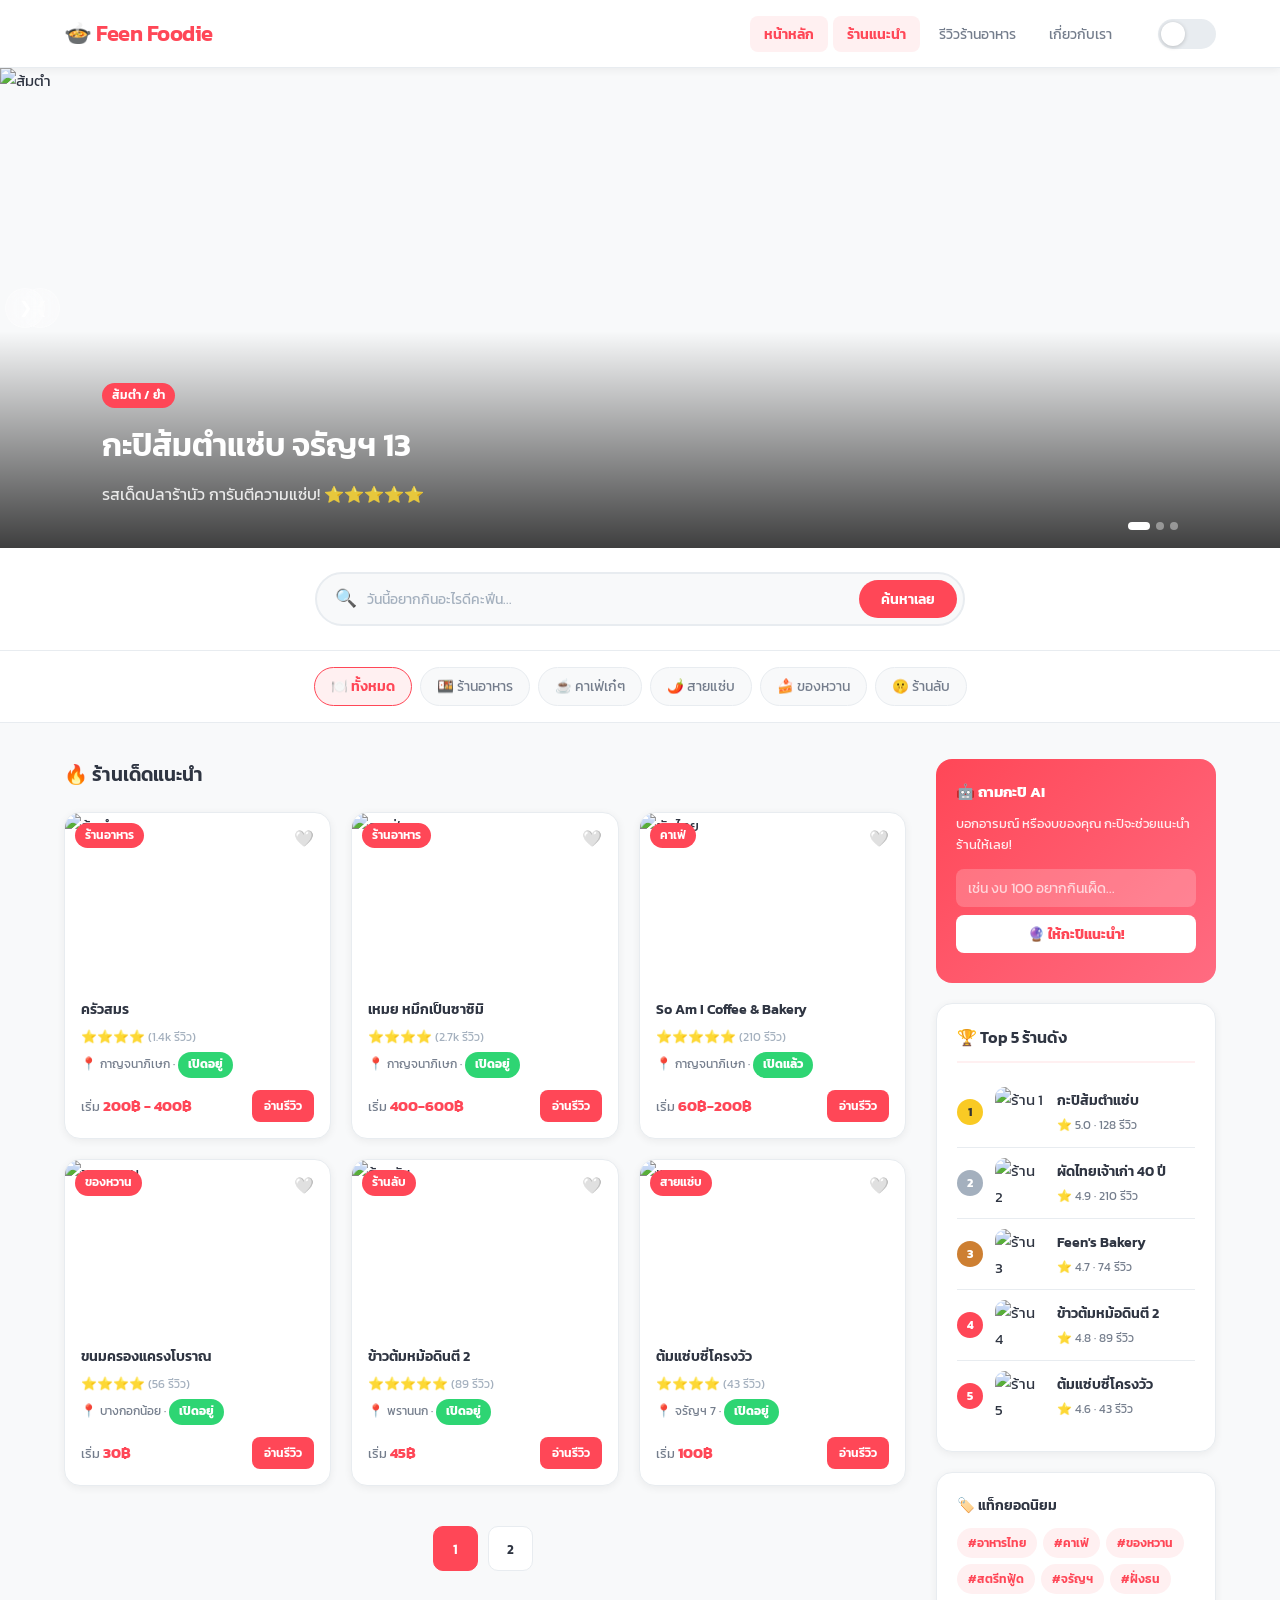
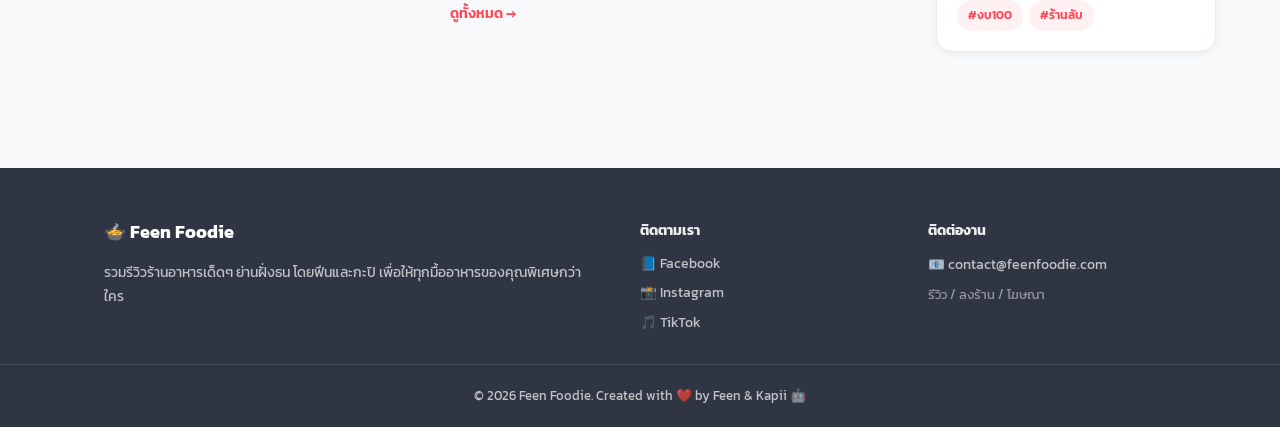
==== Project_ICT12267mac/index.html @ d7c1ba92 "Add files via upload" ====
<!DOCTYPE html>
<html lang="th" data-theme="light">
<head>
    <meta charset="UTF-8">
    <meta name="viewport" content="width=device-width, initial-scale=1.0">
    <title>Feen Foodie - รีวิวร้านอาหารย่านฝั่งธน</title>
    <link href="https://fonts.googleapis.com/css2?family=Kanit:wght@300;400;600;700&display=swap" rel="stylesheet">
    <link rel="stylesheet" href="style.css">
</head>
<body>

<!-- ======= HEADER ======= -->
<header>
    <a href="index.html" class="logo">🍲 Feen Foodie</a>

    <input type="checkbox" id="check">
    <label for="check" class="checkbtn">☰</label>

    <nav>
        <ul>
            <li><a href="index.html" class="active">หน้าหลัก</a></li>
            <li><a href="recommend.html" class="active">ร้านแนะนำ</a></li>
            <li><a href="#">รีวิวร้านอาหาร</a></li>
            <li><a href="about.html">เกี่ยวกับเรา</a></li>
        </ul>
    </nav>

    <div class="dark-mode-container">
        <input type="checkbox" id="darkmode-toggle">
        <label for="darkmode-toggle" class="dark-label">
            <span class="sun"></span>
            <span class="moon"></span>
        </label>
    </div>
</header>

<!-- ======= HERO SLIDER ======= -->
<section class="hero-slider">
    <input type="radio" name="slider" id="slide1" checked>
    <input type="radio" name="slider" id="slide2">
    <input type="radio" name="slider" id="slide3">

    <div class="slides">
        <div class="slide s1">
            <img src="https://images.unsplash.com/photo-1546069901-ba9599a7e63c?w=1200" alt="ส้มตำ">
            <div class="slide-content">
                <div class="category-badge" style="position:static;display:inline-block;margin-bottom:10px;">ส้มตำ / ยำ</div>
                <h1>กะปิส้มตำแซ่บ จรัญฯ 13</h1>
                <p>รสเด็ดปลาร้านัว การันตีความแซ่บ! ⭐⭐⭐⭐⭐</p>
            </div>
        </div>
        <div class="slide s2">
            <img src="https://images.unsplash.com/photo-1509042239860-f550ce710b93?w=1200" alt="คาเฟ่">
            <div class="slide-content">
                <div class="category-badge" style="position:static;display:inline-block;margin-bottom:10px;">คาเฟ่</div>
                <h1>Feen's Bakery & Coffee</h1>
                <p>มุมถ่ายรูปสวย ขนมอร่อย คุมโทนมินิมอล ⭐⭐⭐⭐</p>
            </div>
        </div>
        <div class="slide s3">
            <img src="https://images.unsplash.com/photo-1504674900247-0877df9cc836?w=1200" alt="อาหารรวม">
            <div class="slide-content">
                <div class="category-badge" style="position:static;display:inline-block;margin-bottom:10px;">Top 10</div>
                <h1>10 ร้านลับย่านฝั่งธน</h1>
                <p>ที่กะปิและฟีนคัดมาแล้วว่าต้องไป! 🔥</p>
            </div>
        </div>
    </div>

    <div class="nav-btn nav-1">
        <label for="slide3" class="prev">❮</label>
        <label for="slide2" class="next">❯</label>
    </div>
    <div class="nav-btn nav-2">
        <label for="slide1" class="prev">❮</label>
        <label for="slide3" class="next">❯</label>
    </div>
    <div class="nav-btn nav-3">
        <label for="slide2" class="prev">❮</label>
        <label for="slide1" class="next">❯</label>
    </div>

    <div class="slider-dots">
        <label for="slide1" class="d1"></label>
        <label for="slide2" class="d2"></label>
        <label for="slide3" class="d3"></label>
    </div>
</section>

<!-- ======= SEARCH ======= -->
<section class="search-wrap">
    <div class="main-search">
        <div class="search-group">
            <span class="icon">🔍</span>
            <input type="text" id="searchInput" placeholder="วันนี้อยากกินอะไรดีคะฟีน...">
            <button class="search-btn" onclick="doSearch()">ค้นหาเลย</button>
        </div>
    </div>
</section>

<!-- ======= CATEGORY ======= -->
<section class="cat-minimal">
    <div class="cat-list">
        <a href="#" class="cat-bubble active" onclick="filterCat(this,'all')">🍽️ ทั้งหมด</a>
        <a href="#" class="cat-bubble" onclick="filterCat(this,'thai')">🍱 ร้านอาหาร</a>
        <a href="#" class="cat-bubble" onclick="filterCat(this,'cafe')">☕ คาเฟ่เก๋ๆ</a>
        <a href="#" class="cat-bubble" onclick="filterCat(this,'spicy')">🌶️ สายแซ่บ</a>
        <a href="#" class="cat-bubble" onclick="filterCat(this,'dessert')">🍰 ของหวาน</a>
        <a href="#" class="cat-bubble" onclick="filterCat(this,'hidden')">🤫 ร้านลับ</a>
    </div>
</section>

<!-- ======= MAIN CONTENT ======= -->
<main class="container">

    <!-- LEFT: Food Cards -->
    <section class="content-left"> 
        
        <div class="section-header">
            <h2>🔥 ร้านเด็ดแนะนำ</h2>
            <a href="" class="view-all"></a>
        </div>

        <div class="card-grid" id="cardGrid">

            <article class="food-card" data-cat="thai">
                <div class="card-img-container">
                    <span class="category-badge">ร้านอาหาร</span>
                    <img src="https://lh3.googleusercontent.com/gps-cs-s/AHVAwerdo3QRyUFWocUEZPmf-q0G3uXMGEOdNUpZ_qnIlyJQSnnPQpmX-xQjKwkxY_hCEIXNkTQY1xPSqR5PA7LBfL7Zg0taeOXAL7n_Cv3peZykYzS1r_cpImOLyvz-ghG_Hv69Wmg5HETYT3Y=s1360-w1360-h1020-rw" alt="ส้มตำ" loading="lazy">
                    <button class="wishlist-btn" onclick="toggleWish(this)" title="บันทึก">🤍</button>
                </div>
                <div class="card-info">
                    <h3>ครัวสมร</h3>
                    <p class="rating">⭐⭐⭐⭐ <span style="color:var(--text-light);font-size:0.75rem">(1.4k รีวิว)</span></p>
                    <p class="location">📍 กาญจนาภิเษก · <span class="open-badge">เปิดอยู่</span></p>
                    <div class="card-footer">
                        <span class="price-tag">เริ่ม <strong>200฿ - 400฿</strong></span>
                        <a href="kruasamorn.html" class="btn-read">อ่านรีวิว</a>
                    </div>
                </div>
            </article>

            <article class="food-card" data-cat="thai">
                <div class="card-img-container">
                    <span class="category-badge">ร้านอาหาร</span>
                    <img src="https://lh3.googleusercontent.com/gps-cs-s/AHVAwepWlgohMWvJYy4jAvo-QD532VXg2iFW8eOGH04I1ioiYuxREYuf8LTFHCy_KiKGtfxZNZjvKdCc25G3bZlv6VHFpmwOs5M-koP190FCsDCYqYIH0nQ_Woy1mw0rgCX6UN2LXKnBy5VOjNs=w289-h312-n-k-no" alt="คาเฟ่" loading="lazy">
                    <button class="wishlist-btn" onclick="toggleWish(this)" title="บันทึก">🤍</button>
                </div>
                <div class="card-info">
                    <h3>เหมย หมึกเป็นซาซิมิ</h3>
                    <p class="rating">⭐⭐⭐⭐ <span style="color:var(--text-light);font-size:0.75rem">(2.7k รีวิว)</span></p>
                    <p class="location">📍 กาญจนาภิเษก · <span class="open-badge">เปิดอยู่</span></p>
                    <div class="card-footer">
                        <span class="price-tag">เริ่ม <strong>400-600฿</strong></span>
                        <a href="sashimi.html" class="btn-read">อ่านรีวิว</a>
                    </div>
                </div>
            </article>

            <article class="food-card" data-cat="cafe">
                <div class="card-img-container">
                    <span class="category-badge">คาเฟ่</span>
                    <img src="https://lh3.googleusercontent.com/gps-cs-s/AHVAweqKuWNXRgyXI6Wr3RtrgItcxbeVsznlrkJ4D4V0Ucb1oTXSYVqNsRgNaI5zHxRoK8kAqfiF3njj48ONQVJu_jNg8AP7hwJvQEB3614mK3XX8wFMd1X66jqtZmDe4zN4hYGWv20kuQ=w408-h543-k-no" alt="ผัดไทย" loading="lazy">
                    <button class="wishlist-btn" onclick="toggleWish(this)" title="บันทึก">🤍</button>
                </div>
                <div class="card-info">
                    <h3>So Am I Coffee & Bakery</h3>
                    <p class="rating">⭐⭐⭐⭐⭐ <span style="color:var(--text-light);font-size:0.75rem">(210 รีวิว)</span></p>
                    <p class="location">📍 กาญจนาภิเษก · <span class="open-badge">เปิดแล้ว</span></p>
                    <div class="card-footer">
                        <span class="price-tag">เริ่ม <strong>60฿-200฿</strong></span>
                        <a href="So Am I ️Coffee & Bakery.html" class="btn-read">อ่านรีวิว</a>
                    </div>
                </div>
            </article>

            <article class="food-card" data-cat="dessert">
                <div class="card-img-container">
                    <span class="category-badge">ของหวาน</span>
                    <img src="https://images.unsplash.com/photo-1565958011703-44f9829ba187?w=500" alt="ของหวาน" loading="lazy">
                    <button class="wishlist-btn" onclick="toggleWish(this)" title="บันทึก">🤍</button>
                </div>
                <div class="card-info">
                    <h3>ขนมครองแครงโบราณ</h3>
                    <p class="rating">⭐⭐⭐⭐ <span style="color:var(--text-light);font-size:0.75rem">(56 รีวิว)</span></p>
                    <p class="location">📍 บางกอกน้อย · <span class="open-badge">เปิดอยู่</span></p>
                    <div class="card-footer">
                        <span class="price-tag">เริ่ม <strong>30฿</strong></span>
                        <a href="shop-detail.html" class="btn-read">อ่านรีวิว</a>
                    </div>
                </div>
            </article>

            <article class="food-card" data-cat="hidden">
                <div class="card-img-container">
                    <span class="category-badge">ร้านลับ</span>
                    <img src="https://images.unsplash.com/photo-1504674900247-0877df9cc836?w=500" alt="ร้านลับ" loading="lazy">
                    <button class="wishlist-btn" onclick="toggleWish(this)" title="บันทึก">🤍</button>
                </div>
                <div class="card-info">
                    <h3>ข้าวต้มหม้อดินตี 2</h3>
                    <p class="rating">⭐⭐⭐⭐⭐ <span style="color:var(--text-light);font-size:0.75rem">(89 รีวิว)</span></p>
                    <p class="location">📍 พรานนก · <span class="open-badge">เปิดอยู่</span></p>
                    <div class="card-footer">
                        <span class="price-tag">เริ่ม <strong>45฿</strong></span>
                        <a href="shop-detail.html" class="btn-read">อ่านรีวิว</a>
                    </div>
                </div>
            </article>

            <article class="food-card" data-cat="spicy">
                <div class="card-img-container">
                    <span class="category-badge">สายแซ่บ</span>
                    <img src="https://images.unsplash.com/photo-1455619452474-d2be8b1e70cd?w=500" alt="แกง" loading="lazy">
                    <button class="wishlist-btn" onclick="toggleWish(this)" title="บันทึก">🤍</button>
                </div>
                <div class="card-info">
                    <h3>ต้มแซ่บซี่โครงวัว</h3>
                    <p class="rating">⭐⭐⭐⭐ <span style="color:var(--text-light);font-size:0.75rem">(43 รีวิว)</span></p>
                    <p class="location">📍 จรัญฯ 7 · <span class="open-badge">เปิดอยู่</span></p>
                    <div class="card-footer">
                        <span class="price-tag">เริ่ม <strong>100฿</strong></span>
                        <a href="shop-detail.html" class="btn-read">อ่านรีวิว</a>
                    </div>
                </div>
            </article>
            
            <article class="food-card" data-cat="spicy">
                <div class="card-img-container">
                    <span class="category-badge">ครัวสมร / ร้านอาหาร</span>
                    <img src="https://lh3.googleusercontent.com/gps-cs-s/AHVAwerdo3QRyUFWocUEZPmf-q0G3uXMGEOdNUpZ_qnIlyJQSnnPQpmX-xQjKwkxY_hCEIXNkTQY1xPSqR5PA7LBfL7Zg0taeOXAL7n_Cv3peZykYzS1r_cpImOLyvz-ghG_Hv69Wmg5HETYT3Y=s1360-w1360-h1020-rw" alt="ส้มตำ" loading="lazy">
                    <button class="wishlist-btn" onclick="toggleWish(this)" title="บันทึก">🤍</button>
                </div>
                <div class="card-info">
                    <h3>ครัวสมร</h3>
                    <p class="rating">⭐⭐⭐⭐ <span style="color:var(--text-light);font-size:0.75rem">(1.4k รีวิว)</span></p>
                    <p class="location">📍 กาญจนาภิเษก · <span class="open-badge">เปิดอยู่</span></p>
                    <div class="card-footer">
                        <span class="price-tag">เริ่ม <strong>200฿ - 400฿</strong></span>
                        <a href="kruasamorn.html" class="btn-read">อ่านรีวิว</a>
                    </div>
                </div>
            </article>

            <article class="food-card" data-cat="spicy">
                <div class="card-img-container">
                    <span class="category-badge">ครัวสมร / ร้านอาหาร</span>
                    <img src="https://lh3.googleusercontent.com/gps-cs-s/AHVAwerdo3QRyUFWocUEZPmf-q0G3uXMGEOdNUpZ_qnIlyJQSnnPQpmX-xQjKwkxY_hCEIXNkTQY1xPSqR5PA7LBfL7Zg0taeOXAL7n_Cv3peZykYzS1r_cpImOLyvz-ghG_Hv69Wmg5HETYT3Y=s1360-w1360-h1020-rw" alt="ส้มตำ" loading="lazy">
                    <button class="wishlist-btn" onclick="toggleWish(this)" title="บันทึก">🤍</button>
                </div>
                <div class="card-info">
                    <h3>ครัวสมร</h3>
                    <p class="rating">⭐⭐⭐⭐ <span style="color:var(--text-light);font-size:0.75rem">(1.4k รีวิว)</span></p>
                    <p class="location">📍 กาญจนาภิเษก · <span class="open-badge">เปิดอยู่</span></p>
                    <div class="card-footer">
                        <span class="price-tag">เริ่ม <strong>200฿ - 400฿</strong></span>
                        <a href="kruasamorn.html" class="btn-read">อ่านรีวิว</a>
                    </div>
                </div>
            </article>
            
            <article class="food-card" data-cat="spicy">
                <div class="card-img-container">
                    <span class="category-badge">ครัวสมร / ร้านอาหาร</span>
                    <img src="https://lh3.googleusercontent.com/gps-cs-s/AHVAwerdo3QRyUFWocUEZPmf-q0G3uXMGEOdNUpZ_qnIlyJQSnnPQpmX-xQjKwkxY_hCEIXNkTQY1xPSqR5PA7LBfL7Zg0taeOXAL7n_Cv3peZykYzS1r_cpImOLyvz-ghG_Hv69Wmg5HETYT3Y=s1360-w1360-h1020-rw" alt="ส้มตำ" loading="lazy">
                    <button class="wishlist-btn" onclick="toggleWish(this)" title="บันทึก">🤍</button>
                </div>
                <div class="card-info">
                    <h3>ครัวสมร</h3>
                    <p class="rating">⭐⭐⭐⭐ <span style="color:var(--text-light);font-size:0.75rem">(1.4k รีวิว)</span></p>
                    <p class="location">📍 กาญจนาภิเษก · <span class="open-badge">เปิดอยู่</span></p>
                    <div class="card-footer">
                        <span class="price-tag">เริ่ม <strong>200฿ - 400฿</strong></span>
                        <a href="kruasamorn.html" class="btn-read">อ่านรีวิว</a>
                    </div>
                </div>
            </article>

            <article class="food-card" data-cat="spicy">
                <div class="card-img-container">
                    <span class="category-badge">ครัวสมร / ร้านอาหาร</span>
                    <img src="https://lh3.googleusercontent.com/gps-cs-s/AHVAwerdo3QRyUFWocUEZPmf-q0G3uXMGEOdNUpZ_qnIlyJQSnnPQpmX-xQjKwkxY_hCEIXNkTQY1xPSqR5PA7LBfL7Zg0taeOXAL7n_Cv3peZykYzS1r_cpImOLyvz-ghG_Hv69Wmg5HETYT3Y=s1360-w1360-h1020-rw" alt="ส้มตำ" loading="lazy">
                    <button class="wishlist-btn" onclick="toggleWish(this)" title="บันทึก">🤍</button>
                </div>
                <div class="card-info">
                    <h3>ครัวสมร</h3>
                    <p class="rating">⭐⭐⭐⭐ <span style="color:var(--text-light);font-size:0.75rem">(1.4k รีวิว)</span></p>
                    <p class="location">📍 กาญจนาภิเษก · <span class="open-badge">เปิดอยู่</span></p>
                    <div class="card-footer">
                        <span class="price-tag">เริ่ม <strong>200฿ - 400฿</strong></span>
                        <a href="kruasamorn.html" class="btn-read">อ่านรีวิว</a>
                    </div>
                </div>
            </article>

            <article class="food-card" data-cat="spicy">
                <div class="card-img-container">
                    <span class="category-badge">ครัวสมร / ร้านอาหาร</span>
                    <img src="https://lh3.googleusercontent.com/gps-cs-s/AHVAwerdo3QRyUFWocUEZPmf-q0G3uXMGEOdNUpZ_qnIlyJQSnnPQpmX-xQjKwkxY_hCEIXNkTQY1xPSqR5PA7LBfL7Zg0taeOXAL7n_Cv3peZykYzS1r_cpImOLyvz-ghG_Hv69Wmg5HETYT3Y=s1360-w1360-h1020-rw" alt="ส้มตำ" loading="lazy">
                    <button class="wishlist-btn" onclick="toggleWish(this)" title="บันทึก">🤍</button>
                </div>
                <div class="card-info">
                    <h3>ครัวสมร</h3>
                    <p class="rating">⭐⭐⭐⭐ <span style="color:var(--text-light);font-size:0.75rem">(1.4k รีวิว)</span></p>
                    <p class="location">📍 กาญจนาภิเษก · <span class="open-badge">เปิดอยู่</span></p>
                    <div class="card-footer">
                        <span class="price-tag">เริ่ม <strong>200฿ - 400฿</strong></span>
                        <a href="kruasamorn.html" class="btn-read">อ่านรีวิว</a>
                    </div>
                </div>
            </article>

            <article class="food-card" data-cat="spicy">
                <div class="card-img-container">
                    <span class="category-badge">ครัวสมร / ร้านอาหาร</span>
                    <img src="https://lh3.googleusercontent.com/gps-cs-s/AHVAwerdo3QRyUFWocUEZPmf-q0G3uXMGEOdNUpZ_qnIlyJQSnnPQpmX-xQjKwkxY_hCEIXNkTQY1xPSqR5PA7LBfL7Zg0taeOXAL7n_Cv3peZykYzS1r_cpImOLyvz-ghG_Hv69Wmg5HETYT3Y=s1360-w1360-h1020-rw" alt="ส้มตำ" loading="lazy">
                    <button class="wishlist-btn" onclick="toggleWish(this)" title="บันทึก">🤍</button>
                </div>
                <div class="card-info">
                    <h3>ครัวสมร</h3>
                    <p class="rating">⭐⭐⭐⭐ <span style="color:var(--text-light);font-size:0.75rem">(1.4k รีวิว)</span></p>
                    <p class="location">📍 กาญจนาภิเษก · <span class="open-badge">เปิดอยู่</span></p>
                    <div class="card-footer">
                        <span class="price-tag">เริ่ม <strong>200฿ - 400฿</strong></span>
                        <a href="kruasamorn.html" class="btn-read">อ่านรีวิว</a>
                    </div>
                </div>
            </article>

           </div> 

       <div class="section-footer">
    <div class="pagination">
        <button class="page-btn active" onclick="changePage(1)">1</button>
        <button class="page-btn" onclick="changePage(2)">2</button>
    </div>
    <a href="all-shops.html" class="view-all">ดูทั้งหมด →</a>
        </div>

            

        

        <!-- Empty state (hidden by default) -->
        <div id="emptyState" style="display:none;text-align:center;padding:50px 20px;color:var(--text-muted)">
            <div style="font-size:3rem;margin-bottom:10px">😅</div>
            <p>ไม่พบร้านในหมวดนี้ กลับมาใหม่เร็วๆ นี้นะครับ!</p>
        </div>
    </section>

    <!-- RIGHT: Sidebar -->
    <aside class="sidebar">

        <!-- AI Suggest Box -->
        <div class="ai-box">
            <h3>🤖 ถามกะปิ AI</h3>
            <p>บอกอารมณ์ หรืองบของคุณ กะปิจะช่วยแนะนำร้านให้เลย!</p>
            <input type="text" id="aiInput" placeholder="เช่น งบ 100 อยากกินเผ็ด...">
            <button class="ai-btn" onclick="askKapi()">🔮 ให้กะปิแนะนำ!</button>
            <div id="aiResult" style="margin-top:10px;font-size:0.82rem;line-height:1.6;min-height:0;color:rgba(255,255,255,0.9)"></div>
        </div>

        <!-- Top 5 -->
        <div class="sidebar-box">
            <h3>🏆 Top 5 ร้านดัง</h3>

            <a href="shop-detail.html" class="sidebar-item">
                <span class="rank gold">1</span>
                <img src="https://images.unsplash.com/photo-1546069901-ba9599a7e63c?w=100" alt="ร้าน 1" loading="lazy">
                <div class="item-info">
                    <h4>กะปิส้มตำแซ่บ</h4>
                    <p>⭐ 5.0 · 128 รีวิว</p>
                </div>
            </a>

            <a href="shop-detail.html" class="sidebar-item">
                <span class="rank silver">2</span>
                <img src="https://images.unsplash.com/photo-1562802378-063ec186a863?w=100" alt="ร้าน 2" loading="lazy">
                <div class="item-info">
                    <h4>ผัดไทยเจ้าเก่า 40 ปี</h4>
                    <p>⭐ 4.9 · 210 รีวิว</p>
                </div>
            </a>

            <a href="shop-detail.html" class="sidebar-item">
                <span class="rank bronze">3</span>
                <img src="https://images.unsplash.com/photo-1509042239860-f550ce710b93?w=100" alt="ร้าน 3" loading="lazy">
                <div class="item-info">
                    <h4>Feen's Bakery</h4>
                    <p>⭐ 4.7 · 74 รีวิว</p>
                </div>
            </a>

            <a href="shop-detail.html" class="sidebar-item">
                <span class="rank">4</span>
                <img src="https://images.unsplash.com/photo-1504674900247-0877df9cc836?w=100" alt="ร้าน 4" loading="lazy">
                <div class="item-info">
                    <h4>ข้าวต้มหม้อดินตี 2</h4>
                    <p>⭐ 4.8 · 89 รีวิว</p>
                </div>
            </a>

            <a href="shop-detail.html" class="sidebar-item">
                <span class="rank">5</span>
                <img src="https://images.unsplash.com/photo-1455619452474-d2be8b1e70cd?w=100" alt="ร้าน 5" loading="lazy">
                <div class="item-info">
                    <h4>ต้มแซ่บซี่โครงวัว</h4>
                    <p>⭐ 4.6 · 43 รีวิว</p>
                </div>
            </a>
        </div>

        <!-- Tags -->
        <div class="sidebar-box">
            <h4>🏷️ แท็กยอดนิยม</h4>
            <div class="tag-list">
                <span class="tag">#อาหารไทย</span>
                <span class="tag">#คาเฟ่</span>
                <span class="tag">#ของหวาน</span>
                <span class="tag">#สตรีทฟู้ด</span>
                <span class="tag">#จรัญฯ</span>
                <span class="tag">#ฝั่งธน</span>
                <span class="tag">#งบ100</span>
                <span class="tag">#ร้านลับ</span>
            </div>
        </div>

    </aside>
</main>

<!-- ======= FOOTER ======= -->
<footer class="site-footer">
    <div class="footer-content">
        <div class="footer-section">
            <h3>🍲 Feen Foodie</h3>
            <p>รวมรีวิวร้านอาหารเด็ดๆ ย่านฝั่งธน โดยฟีนและกะปิ เพื่อให้ทุกมื้ออาหารของคุณพิเศษกว่าใคร</p>
        </div>
        <div class="footer-section">
            <h4>ติดตามเรา</h4>
            <div class="social-links">
                <a href="#">📘 Facebook</a>
                <a href="#">📸 Instagram</a>
                <a href="#">🎵 TikTok</a>
            </div>
        </div>
        <div class="footer-section">
            <h4>ติดต่องาน</h4>
            <p>📧 contact@feenfoodie.com</p>
            <p style="margin-top:6px;font-size:0.8rem;opacity:0.7">รีวิว / ลงร้าน / โฆษณา</p>
        </div>
    </div>
    <div class="footer-bottom">
        &copy; 2026 Feen Foodie. Created with ❤️ by Feen & Kapii 🤖
    </div>
</footer>

<script>
// Dark mode
const toggle = document.getElementById('darkmode-toggle');
const saved = localStorage.getItem('theme');
if (saved === 'dark') { document.documentElement.setAttribute('data-theme','dark'); toggle.checked = true; }
toggle.addEventListener('change', () => {
    const t = toggle.checked ? 'dark' : 'light';
    document.documentElement.setAttribute('data-theme', t);
    localStorage.setItem('theme', t);
});

// Category filter
function filterCat(el, cat) {
    document.querySelectorAll('.cat-bubble').forEach(b => b.classList.remove('active'));
    el.classList.add('active');
    const cards = document.querySelectorAll('.food-card');
    let visible = 0;
    cards.forEach(c => {
        const show = cat === 'all' || c.dataset.cat === cat;
        c.style.display = show ? '' : 'none';
        if (show) visible++;
    });
    document.getElementById('emptyState').style.display = visible === 0 ? 'block' : 'none';
    return false;
}

// Wishlist
function toggleWish(btn) {
    btn.classList.toggle('active');
    btn.textContent = btn.classList.contains('active') ? '❤️' : '🤍';
}

// Search
function doSearch() {
    const q = document.getElementById('searchInput').value.toLowerCase().trim();
    if (!q) return;
    const cards = document.querySelectorAll('.food-card');
    let found = 0;
    cards.forEach(c => {
        const text = c.querySelector('h3').textContent.toLowerCase();
        const show = text.includes(q);
        c.style.display = show ? '' : 'none';
        if (show) found++;
    });
    document.getElementById('emptyState').style.display = found === 0 ? 'block' : 'none';
    document.querySelectorAll('.cat-bubble').forEach(b => b.classList.remove('active'));
}
document.getElementById('searchInput').addEventListener('keydown', e => {
    if (e.key === 'Enter') doSearch();
});

// AI (mock)
const kapiReplies = [
    "🤖 กะปิแนะนำ: **กะปิส้มตำแซ่บ** จรัญฯ 13 ค่ะ! เผ็ดจัดใจ งบแค่ 50 บาทก็อิ่ม!",
    "🤖 กะปิแนะนำ: **Feen's Bakery** ดีมากค่ะ! บรรยากาศดี เหมาะนั่งชิลล์ กาแฟหอม",
    "🤖 กะปิแนะนำ: **ข้าวต้มหม้อดินตี 2** เหมาะมากเลยค่ะ ร้านลับ ราคาโอเค เปิดดึก!",
    "🤖 กะปิแนะนำ: **ผัดไทยเจ้าเก่า 40 ปี** วงเวียนใหญ่ค่ะ! รสโบราณแท้ๆ ไม่มีผิดหวัง",
];
function askKapi() {
    const input = document.getElementById('aiInput').value.trim();
    if (!input) { document.getElementById('aiResult').textContent = 'บอกกะปิด้วยนะคะ อยากกินอะไร? 😊'; return; }
    document.getElementById('aiResult').textContent = '⏳ กะปิกำลังคิด...';
    setTimeout(() => {
        const reply = kapiReplies[Math.floor(Math.random() * kapiReplies.length)];
        document.getElementById('aiResult').textContent = reply;
    }, 900);
}

// 1. ตั้งตัวล็อคจำนวนร้านต่อหน้า
const itemsPerPage = 6; 

function changePage(page) {
    // 2. ไปดึง "ร้านอาหารทุกร้าน" ที่ฟีนใส่ไว้ใน HTML มาเก็บไว้ในตัวแปร cards
    const cards = document.querySelectorAll('.food-card');
    
    // 3. คำนวณหาจุดเริ่มต้นและจุดสิ้นสุดของหน้านั้น ๆ
    // หน้า 1: เริ่มลำดับที่ 0 ( (1-1)*6 ) ถึง ลำดับที่ 6
    // หน้า 2: เริ่มลำดับที่ 6 ( (2-1)*6 ) ถึง ลำดับที่ 12
    const startIndex = (page - 1) * itemsPerPage;
    const endIndex = startIndex + itemsPerPage;

    // 4. สั่งให้คอมพิวเตอร์ "ตรวจร้านอาหารทุกใบ" (ใช้ forEach วนลูป)
    cards.forEach((card, index) => {
        // ถ้าลำดับของร้าน (index) อยู่ในช่วงที่เราต้องการ...
        if (index >= startIndex && index < endIndex) {
            card.style.display = ''; // ✅ ให้โชว์ร้านนั้นออกมา
        } else {
            card.style.display = 'none'; // ❌ ซ่อนร้านอื่นที่เหลือให้หมด!
        }
    });

    // 5. ปรับสถานะปุ่มตัวเลข (ไฮไลท์สีปุ่มที่เรากดอยู่)
    updateButtonStatus(page);
}

// ฟังก์ชันเสริม: สั่งให้โชว์หน้า 1 ทันทีที่เปิดเว็บ
document.addEventListener('DOMContentLoaded', () => {
    changePage(1); 
});

// แก้ไขฟังก์ชัน changePage ในแท็ก <script>
function changePage(page) {
    const cards = document.querySelectorAll('.food-card');
    const itemsPerPage = 6;
    const startIndex = (page - 1) * itemsPerPage;
    const endIndex = startIndex + itemsPerPage;

    cards.forEach((card, index) => {
        if (index >= startIndex && index < endIndex) {
            // แก้ตรงนี้: ใช้ค่าว่างเพื่อให้มันกลับไปเป็น Grid Item ตามเดิม
            card.style.display = ''; 
        } else {
            card.style.display = 'none';
        }
    });

    // ส่วนการไฮไลท์เลขหน้า
    document.querySelectorAll('.page-btn').forEach((btn, idx) => {
        if (idx + 1 === page) {
            btn.classList.add('active');
        } else {
            btn.classList.remove('active');
        }
    });

    // เลื่อนหน้าจอขึ้นไปที่หัวข้อ "ร้านเด็ดแนะนำ" เวลากดเปลี่ยนหน้า
    document.querySelector('.section-header').scrollIntoView({ behavior: 'smooth' });
}



</script>

</body>
</html>
---- Project_ICT12267mac/style.css ----
/* ======================================
   FEEN FOODIE - Main Stylesheet v2.0
   ====================================== */

/* --- CSS Variables (Theme System) --- */
:root {
    --primary: #ff4757;
    --primary-dark: #c0392b;
    --primary-light: #fff0f1;
    --secondary: #2f3542;
    --accent: #ffa502;
    --text-main: #2f3542;
    --text-muted: #747d8c;
    --text-light: #a4b0be;
    --bg-main: #f8f9fa;
    --bg-card: #ffffff;
    --bg-sidebar: #ffffff;
    --border: #e8ecf0;
    --shadow-sm: 0 2px 8px rgba(0,0,0,0.06);
    --shadow-md: 0 8px 24px rgba(0,0,0,0.09);
    --shadow-lg: 0 20px 50px rgba(0,0,0,0.12);
    --radius-sm: 10px;
    --radius-md: 16px;
    --radius-lg: 24px;
    --header-h: 68px;
    --transition: 0.3s cubic-bezier(0.4,0,0.2,1);
}

[data-theme="dark"] {
    --text-main: #f1f2f6;
    --text-muted: #a4b0be;
    --text-light: #747d8c;
    --bg-main: #1a1c23;
    --bg-card: #22252e;
    --bg-sidebar: #22252e;
    --border: #2f3542;
    --shadow-sm: 0 2px 8px rgba(0,0,0,0.3);
    --shadow-md: 0 8px 24px rgba(0,0,0,0.4);
    --shadow-lg: 0 20px 50px rgba(0,0,0,0.5);
    --primary-light: #2d1a1c;
    --secondary: #f1f2f6;
}

/* --- Reset & Base --- */
*, *::before, *::after { box-sizing: border-box; margin: 0; padding: 0; }

html { scroll-behavior: smooth; }

body {
    font-family: 'Kanit', sans-serif;
    background: var(--bg-main);
    color: var(--text-main);
    font-size: 15px;
    line-height: 1.7;
    transition: background var(--transition), color var(--transition);
}

img { display: block; max-width: 100%; }
a { text-decoration: none; color: inherit; }

/* --- Header --- */
header {
    position: sticky;
    top: 0;
    z-index: 1000;
    height: var(--header-h);
    background: var(--bg-card);
    border-bottom: 1px solid var(--border);
    box-shadow: var(--shadow-sm);
    display: flex;
    align-items: center;
    padding: 0 5%;
    gap: 20px;
    transition: background var(--transition), border-color var(--transition);
}

.logo {
    font-size: 1.4rem;
    font-weight: 600;
    color: var(--primary);
    letter-spacing: -0.5px;
    white-space: nowrap;
    flex-shrink: 0;
}
.logo span { color: var(--text-main); }

nav { margin-left: auto; }
nav ul { list-style: none; display: flex; gap: 5px; }
nav ul li a {
    padding: 7px 14px;
    border-radius: 8px;
    font-size: 0.9rem;
    font-weight: 400;
    color: var(--text-muted);
    transition: all var(--transition);
}
nav ul li a:hover, nav ul li a.active {
    background: var(--primary-light);
    color: var(--primary);
    font-weight: 600;
}

/* Mobile nav toggle */
#check { display: none; }
.checkbtn {
    display: none;
    font-size: 1.5rem;
    cursor: pointer;
    color: var(--text-main);
    margin-left: auto;
}

/* --- Dark Mode Toggle --- */
.dark-mode-container { flex-shrink: 0; margin-left: 12px; }
.dark-label {
    display: flex;
    align-items: center;
    background: var(--border);
    border-radius: 30px;
    padding: 3px;
    cursor: pointer;
    width: 58px;
    height: 30px;
    position: relative;
    transition: background var(--transition);
}
.dark-label::after {
    content: '';
    position: absolute;
    left: 3px;
    width: 24px; height: 24px;
    background: white;
    border-radius: 50%;
    transition: transform var(--transition);
    box-shadow: 0 1px 4px rgba(0,0,0,0.2);
}
#darkmode-toggle { display: none; }
#darkmode-toggle:checked + .dark-label { background: var(--primary); }
#darkmode-toggle:checked + .dark-label::after { transform: translateX(28px); }
.sun, .moon { font-size: 13px; position: absolute; }
.sun { left: 6px; }
.moon { right: 6px; }

/* --- Hero Slider --- */
.hero-slider {
    position: relative;
    height: 480px;
    overflow: hidden;
}
.hero-slider input[type="radio"] { display: none; }
.slides { width: 100%; height: 100%; }
.slide {
    position: absolute;
    inset: 0;
    opacity: 0;
    transition: opacity 0.7s ease;
}
.slide img {
    width: 100%; height: 100%;
    object-fit: cover;
}
.slide-content {
    position: absolute;
    bottom: 0; left: 0; right: 0;
    background: linear-gradient(transparent, rgba(0,0,0,0.75));
    color: white;
    padding: 50px 8% 40px;
}
.slide-content h1 { font-size: 2rem; font-weight: 600; margin-bottom: 8px; }
.slide-content p { font-size: 1rem; opacity: 0.85; }

#slide1:checked ~ .slides .s1,
#slide2:checked ~ .slides .s2,
#slide3:checked ~ .slides .s3 { opacity: 1; z-index: 1; }

/* Nav Buttons */
.nav-btn { position: absolute; top: 50%; z-index: 2; transform: translateY(-50%); display: none; }
.nav-btn label {
    display: flex; align-items: center; justify-content: center;
    width: 40px; height: 40px;
    background: rgba(255,255,255,0.25);
    backdrop-filter: blur(8px);
    border-radius: 50%;
    color: white;
    cursor: pointer;
    font-size: 1rem;
    border: 1px solid rgba(255,255,255,0.3);
    transition: background var(--transition);
}
.nav-btn label:hover { background: rgba(255,255,255,0.45); }
.nav-btn .prev { margin-right: 5px; }

#slide1:checked ~ .nav-btn.nav-1,
#slide2:checked ~ .nav-btn.nav-2,
#slide3:checked ~ .nav-btn.nav-3 { display: flex; }

.nav-btn.nav-1, .nav-btn.nav-2, .nav-btn.nav-3 { left: 20px; }
.nav-btn .next { position: absolute; left: auto; right: 20px; }

/* Slide Dots */
.slider-dots {
    position: absolute;
    bottom: 18px;
    right: 8%;
    z-index: 3;
    display: flex;
    gap: 6px;
}
.slider-dots label {
    width: 8px; height: 8px;
    background: rgba(255,255,255,0.4);
    border-radius: 50%;
    cursor: pointer;
    transition: all var(--transition);
}
#slide1:checked ~ .slider-dots .d1,
#slide2:checked ~ .slider-dots .d2,
#slide3:checked ~ .slider-dots .d3 { background: white; width: 22px; border-radius: 4px; }

/* Fix nav-btn positions */
.nav-btn { left: 20px; gap: 8px; }
.nav-btn .next { position: static; }
#slide1:checked ~ .nav-btn.nav-1 { display: flex; }
#slide2:checked ~ .nav-btn.nav-2 { display: flex; }
#slide3:checked ~ .nav-btn.nav-3 { display: flex; }
.nav-btn { right: auto; }
.nav-btn .prev { order: 0; }
.nav-btn .next { order: 1; position: absolute; left: auto; right: 20px; top: 50%; transform: translateY(-50%); }

/* --- Search Section --- */
.search-wrap {
    background: var(--bg-card);
    padding: 24px 5%;
    border-bottom: 1px solid var(--border);
}
.main-search { max-width: 650px; margin: 0 auto; }
.search-group {
    display: flex;
    align-items: center;
    background: var(--bg-main);
    border: 2px solid var(--border);
    border-radius: 50px;
    padding: 6px 6px 6px 18px;
    gap: 10px;
    transition: border-color var(--transition);
}
.search-group:focus-within { border-color: var(--primary); }
.search-group .icon { font-size: 1.1rem; flex-shrink: 0; }
.search-group input {
    border: none; background: transparent;
    font-family: 'Kanit', sans-serif;
    font-size: 0.9rem;
    color: var(--text-main);
    outline: none;
    flex: 1;
}
.search-group input::placeholder { color: var(--text-light); }
.search-btn {
    background: var(--primary);
    color: white;
    border: none;
    border-radius: 40px;
    padding: 9px 22px;
    font-family: 'Kanit', sans-serif;
    font-size: 0.85rem;
    font-weight: 600;
    cursor: pointer;
    white-space: nowrap;
    transition: all var(--transition);
}
.search-btn:hover { background: var(--primary-dark); transform: scale(1.03); }

/* --- Category Bubbles --- */
.cat-minimal {
    padding: 16px 5%;
    background: var(--bg-card);
    border-bottom: 1px solid var(--border);
}
.cat-list { display: flex; gap: 8px; flex-wrap: wrap; justify-content: center; }
.cat-bubble {
    display: inline-flex; align-items: center; gap: 5px;
    padding: 7px 16px;
    border-radius: 50px;
    background: var(--bg-main);
    border: 1.5px solid var(--border);
    font-size: 0.85rem;
    font-weight: 400;
    color: var(--text-muted);
    cursor: pointer;
    transition: all var(--transition);
    white-space: nowrap;
}
.cat-bubble:hover, .cat-bubble.active {
    background: var(--primary-light);
    border-color: var(--primary);
    color: var(--primary);
    font-weight: 600;
}

/* --- Main Container Layout --- */
.container {
    max-width: 1200px;
    margin: 0 auto;
    padding: 36px 5%;
    display: flex;
    gap: 30px;
    align-items: flex-start;
}

/* --- Section Headers --- */
.section-header {
    display: flex;
    align-items: center;
    justify-content: space-between;
    margin-bottom: 20px;
}
.section-header h2 { font-size: 1.2rem; font-weight: 600; }
.section-header a { font-size: 0.85rem; color: var(--primary); }

/* --- Food Cards --- */
.content-left { flex: 1; min-width: 0; }
.card-grid {
    display: grid;
    grid-template-columns: repeat(auto-fill, minmax(220px, 1fr));
    gap: 18px;
}

.food-card {
    background: var(--bg-card);
    border-radius: var(--radius-md);
    overflow: hidden;
    box-shadow: var(--shadow-sm);
    border: 1px solid var(--border);
    transition: all var(--transition);
    display: flex;
    flex-direction: column;
}
.food-card:hover {
    transform: translateY(-5px);
    box-shadow: var(--shadow-md);
    border-color: transparent;
}

.card-img-container {
    position: relative;
    height: 170px;
    overflow: hidden;
}
.card-img-container img {
    width: 100%; height: 100%;
    object-fit: cover;
    transition: transform 0.5s ease;
}
.food-card:hover .card-img-container img { transform: scale(1.06); }

.category-badge {
    position: absolute;
    top: 10px; left: 10px;
    background: var(--primary);
    color: white;
    font-size: 0.72rem;
    font-weight: 600;
    padding: 3px 10px;
    border-radius: 20px;
}

.wishlist-btn {
    position: absolute;
    top: 10px; right: 10px;
    background: rgba(255,255,255,0.85);
    backdrop-filter: blur(4px);
    border: none;
    width: 32px; height: 32px;
    border-radius: 50%;
    font-size: 1rem;
    cursor: pointer;
    display: flex; align-items: center; justify-content: center;
    transition: all var(--transition);
}
.wishlist-btn:hover { transform: scale(1.15); background: white; }
.wishlist-btn.active { color: var(--primary); }

.card-info {
    padding: 14px 16px 16px;
    display: flex;
    flex-direction: column;
    flex: 1;
}
.card-info h3 {
    font-size: 0.95rem;
    font-weight: 600;
    margin-bottom: 5px;
    color: var(--text-main);
}
.card-info .rating { font-size: 0.8rem; color: var(--accent); margin-bottom: 4px; }
.card-info .location { font-size: 0.78rem; color: var(--text-muted); margin-bottom: 12px; flex: 1; }

.card-footer {
    display: flex; align-items: center;
    justify-content: space-between;
    margin-top: auto;
}
.price-tag { font-size: 0.8rem; color: var(--text-muted); font-weight: 400; }
.price-tag strong { color: var(--primary); font-size: 0.95rem; }

.btn-read {
    display: inline-block;
    background: var(--primary);
    color: white;
    font-size: 0.8rem;
    font-weight: 600;
    padding: 7px 16px;
    border-radius: 8px;
    transition: all var(--transition);
    font-family: 'Kanit', sans-serif;
}
.btn-read:hover { background: var(--primary-dark); }

/* --- Sidebar --- */
.sidebar { width: 280px; flex-shrink: 0; }
.sidebar-box {
    background: var(--bg-card);
    border-radius: var(--radius-md);
    padding: 20px;
    border: 1px solid var(--border);
    box-shadow: var(--shadow-sm);
    margin-bottom: 20px;
}
.sidebar-box h3 {
    font-size: 1rem;
    font-weight: 600;
    margin-bottom: 14px;
    padding-bottom: 10px;
    border-bottom: 2px solid var(--primary-light);
    color: var(--text-main);
}
.sidebar-box h4 { font-size: 0.9rem; font-weight: 600; margin-bottom: 10px; color: var(--text-main); }

.sidebar-item {
    display: flex;
    align-items: center;
    gap: 12px;
    padding: 10px 0;
    border-bottom: 1px solid var(--border);
    transition: all var(--transition);
}
.sidebar-item:last-child { border-bottom: none; }
.sidebar-item:hover { transform: translateX(4px); }

.rank {
    width: 26px; height: 26px;
    background: var(--primary);
    color: white;
    border-radius: 50%;
    display: flex; align-items: center; justify-content: center;
    font-size: 0.75rem;
    font-weight: 700;
    flex-shrink: 0;
}
.rank.gold { background: #f9ca24; color: #333; }
.rank.silver { background: #a4b0be; }
.rank.bronze { background: #cd7f32; }

.sidebar-item img {
    width: 50px; height: 50px;
    border-radius: 10px;
    object-fit: cover;
    flex-shrink: 0;
}
.item-info h4 { font-size: 0.85rem; font-weight: 600; margin-bottom: 2px; color: var(--text-main); }
.item-info p { font-size: 0.75rem; color: var(--text-muted); }

/* Tags */
.tag-list { display: flex; flex-wrap: wrap; gap: 6px; margin-top: 4px; }
.tag {
    display: inline-block;
    background: var(--primary-light);
    color: var(--primary);
    font-size: 0.75rem;
    padding: 4px 10px;
    border-radius: 20px;
    font-weight: 600;
    cursor: pointer;
    transition: all var(--transition);
    border: 1px solid transparent;
}
.tag:hover { border-color: var(--primary); }

/* AI Box */
.ai-box {
    background: linear-gradient(135deg, var(--primary) 0%, #ff6b81 100%);
    border-radius: var(--radius-md);
    padding: 20px;
    color: white;
    margin-bottom: 20px;
}
.ai-box h3 { font-size: 0.95rem; margin-bottom: 8px; }
.ai-box p { font-size: 0.82rem; opacity: 0.9; margin-bottom: 14px; line-height: 1.6; }
.ai-box input {
    width: 100%;
    padding: 9px 12px;
    border-radius: 8px;
    border: none;
    font-family: 'Kanit', sans-serif;
    font-size: 0.85rem;
    margin-bottom: 8px;
    background: rgba(255,255,255,0.2);
    color: white;
    outline: none;
}
.ai-box input::placeholder { color: rgba(255,255,255,0.7); }
.ai-btn {
    width: 100%;
    padding: 9px;
    background: white;
    color: var(--primary);
    border: none;
    border-radius: 8px;
    font-family: 'Kanit', sans-serif;
    font-size: 0.85rem;
    font-weight: 700;
    cursor: pointer;
    transition: all var(--transition);
}
.ai-btn:hover { transform: scale(1.02); box-shadow: 0 4px 12px rgba(0,0,0,0.15); }

/* --- Footer --- */
.site-footer {
    background: var(--secondary);
    color: rgba(255,255,255,0.7);
    margin-top: 60px;
}
[data-theme="dark"] .site-footer { background: #0d0f14; }

.footer-content {
    max-width: 1200px;
    margin: 0 auto;
    padding: 50px 5% 30px;
    display: grid;
    grid-template-columns: 2fr 1fr 1fr;
    gap: 40px;
}
.footer-section h3 { color: white; font-size: 1.1rem; margin-bottom: 12px; }
.footer-section h4 { color: rgba(255,255,255,0.9); font-size: 0.9rem; margin-bottom: 10px; }
.footer-section p { font-size: 0.85rem; line-height: 1.8; }

.social-links { display: flex; flex-direction: column; gap: 6px; }
.social-links a {
    font-size: 0.85rem;
    color: rgba(255,255,255,0.7);
    transition: color var(--transition);
    display: flex; align-items: center; gap: 6px;
}
.social-links a:hover { color: white; }

.footer-bottom {
    border-top: 1px solid rgba(255,255,255,0.1);
    text-align: center;
    padding: 20px 5%;
    font-size: 0.82rem;
}

/* --- Breadcrumb --- */
.breadcrumb {
    padding: 12px 5%;
    background: var(--bg-card);
    border-bottom: 1px solid var(--border);
    font-size: 0.82rem;
    color: var(--text-muted);
}
.breadcrumb a { color: var(--primary); }
.breadcrumb span { margin: 0 6px; }

/* --- Detail Page --- */
.detail-hero {
    height: 380px;
    background: linear-gradient(rgba(0,0,0,0.4), rgba(0,0,0,0.7)),
                url('https://lh3.googleusercontent.com/gps-cs-s/AHVAwerdo3QRyUFWocUEZPmf-q0G3uXMGEOdNUpZ_qnIlyJQSnnPQpmX-xQjKwkxY_hCEIXNkTQY1xPSqR5PA7LBfL7Zg0taeOXAL7n_Cv3peZykYzS1r_cpImOLyvz-ghG_Hv69Wmg5HETYT3Y=s1360-w1360-h1020-rw') center/cover;
    display: flex; align-items: flex-end;
    color: white;
}
.hero-overlay { padding: 40px 8%; }
.hero-overlay h1 { font-size: 2rem; font-weight: 600; margin-bottom: 10px; }
.hero-meta { display: flex; gap: 20px; flex-wrap: wrap; font-size: 0.9rem; opacity: 0.9; }

/* Review Body */
.review-body { background: var(--bg-card); border-radius: var(--radius-md); padding: 28px; border: 1px solid var(--border); margin-bottom: 20px; }
.review-body h2 { font-size: 1.2rem; margin-bottom: 14px; color: var(--text-main); }
.review-body p { color: var(--text-muted); line-height: 1.9; margin-bottom: 14px; }

.food-gallery { display: grid; grid-template-columns: repeat(3, 1fr); gap: 10px; margin: 20px 0; }
.food-gallery img { border-radius: 10px; height: 150px; width: 100%; object-fit: cover; cursor: pointer; transition: transform var(--transition); }
.food-gallery img:hover { transform: scale(1.03); }

/* Score Box */
.score-box {
    background: var(--bg-card);
    border-radius: var(--radius-md);
    padding: 22px;
    border: 1px solid var(--border);
    margin-bottom: 20px;
}
.score-box h3 { font-size: 0.95rem; margin-bottom: 14px; color: var(--text-main); }
.score-row {
    display: flex; align-items: center; gap: 10px;
    margin-bottom: 10px; font-size: 0.85rem;
}
.score-label { width: 70px; color: var(--text-muted); flex-shrink: 0; }
.score-bar { flex: 1; height: 7px; background: var(--border); border-radius: 4px; overflow: hidden; }
.score-fill { height: 100%; background: var(--primary); border-radius: 4px; }
.score-val { width: 28px; text-align: right; font-weight: 600; color: var(--text-main); font-size: 0.82rem; }

/* Comment Section */
.comment-section { background: var(--bg-card); border-radius: var(--radius-md); padding: 24px; border: 1px solid var(--border); margin-bottom: 20px; }
.comment-section h3 { font-size: 1rem; margin-bottom: 16px; color: var(--text-main); }
.comment-form { display: flex; flex-direction: column; gap: 10px; margin-bottom: 20px; }
.comment-form textarea {
    padding: 12px; border: 1.5px solid var(--border);
    border-radius: 10px; font-family: 'Kanit', sans-serif;
    font-size: 0.88rem; resize: vertical; min-height: 80px;
    background: var(--bg-main); color: var(--text-main);
    outline: none; transition: border-color var(--transition);
}
.comment-form textarea:focus { border-color: var(--primary); }
.comment-form .submit-btn {
    align-self: flex-end;
    background: var(--primary); color: white;
    border: none; border-radius: 8px;
    padding: 9px 20px;
    font-family: 'Kanit', sans-serif; font-size: 0.85rem; font-weight: 600;
    cursor: pointer; transition: all var(--transition);
}
.comment-form .submit-btn:hover { background: var(--primary-dark); }

.comment-item {
    display: flex; gap: 12px; padding: 14px 0;
    border-bottom: 1px solid var(--border);
}
.comment-item:last-child { border-bottom: none; }
.comment-avatar {
    width: 38px; height: 38px; border-radius: 50%;
    background: var(--primary-light); color: var(--primary);
    display: flex; align-items: center; justify-content: center;
    font-weight: 700; font-size: 0.9rem; flex-shrink: 0;
}
.comment-content { flex: 1; }
.comment-header { display: flex; justify-content: space-between; align-items: center; margin-bottom: 4px; }
.comment-name { font-weight: 600; font-size: 0.88rem; color: var(--text-main); }
.comment-date { font-size: 0.75rem; color: var(--text-light); }
.comment-text { font-size: 0.85rem; color: var(--text-muted); line-height: 1.6; }

/* Info Grid */
.info-grid { display: grid; grid-template-columns: 1fr 1fr; gap: 10px; margin-bottom: 10px; }
.info-item { background: var(--bg-main); border-radius: 10px; padding: 12px; }
.info-item .label { font-size: 0.72rem; color: var(--text-light); margin-bottom: 3px; }
.info-item .value { font-size: 0.88rem; font-weight: 600; color: var(--text-main); }

/* Back btn */
.btn-back {
    display: inline-flex; align-items: center; gap: 6px;
    background: var(--bg-main); color: var(--text-muted);
    border: 1.5px solid var(--border);
    border-radius: 10px; padding: 10px 18px;
    font-size: 0.85rem; font-weight: 600;
    transition: all var(--transition); font-family: 'Kanit', sans-serif;
    cursor: pointer; margin-top: 6px;
}
.btn-back:hover { border-color: var(--primary); color: var(--primary); background: var(--primary-light); }

/* Open/Close Badge */
.open-badge {
    display: inline-block;
    background: #2ed573; color: white;
    font-size: 0.72rem; font-weight: 700;
    padding: 3px 10px; border-radius: 20px;
    vertical-align: middle;
}
.closed-badge { background: var(--primary); }

/* =========== RESPONSIVE =========== */
@media (max-width: 900px) {
    .container { flex-direction: column; }
    .sidebar { width: 100%; }
    .footer-content { grid-template-columns: 1fr 1fr; }
}

@media (max-width: 768px) {
    .hero-slider { height: 320px; }
    .slide-content h1 { font-size: 1.4rem; }
    nav { display: none; }
    .checkbtn { display: flex; }
    #check:checked ~ nav { display: flex; }

    nav {
        position: fixed;
        top: var(--header-h); left: 0; right: 0;
        background: var(--bg-card);
        border-bottom: 1px solid var(--border);
        padding: 10px 0;
        flex-direction: column;
        z-index: 999;
    }
    nav ul { flex-direction: column; gap: 0; }
    nav ul li a { display: block; padding: 12px 5%; border-radius: 0; }

    .card-grid { grid-template-columns: repeat(2, 1fr); }
    .food-gallery { grid-template-columns: 1fr 1fr; }
    .food-gallery img { height: 120px; }
    .footer-content { grid-template-columns: 1fr; }
    .info-grid { grid-template-columns: 1fr; }
}

@media (max-width: 480px) {
    .card-grid { grid-template-columns: 1fr; }
    .hero-slider { height: 260px; }
}

/* จัดวางส่วนท้ายให้อยู่กึ่งกลาง */
.section-footer {
    margin-top: 40px;
    display: flex;
    flex-direction: column;
    align-items: center;
    gap: 20px;
}

.pagination {
    display: flex;
    gap: 12px;
}

.page-btn {
    width: 45px;
    height: 45px;
    border-radius: var(--radius-sm);
    border: 1px solid var(--border);
    background: var(--bg-card);
    color: var(--text-main);
    font-family: 'Kanit', sans-serif;
    font-weight: 600;
    cursor: pointer;
    transition: all var(--transition);
}

.page-btn:hover {
    border-color: var(--primary);
    color: var(--primary);
}

.page-btn.active {
    background: var(--primary);
    color: white;
    border-color: var(--primary);
}

.view-all {
    font-size: 0.9rem;
    color: var(--primary);
    font-weight: 600;
    text-decoration: none;
}

/* แก้ไขในไฟล์ style.css */

.container {
    max-width: 1400px; /* ขยายให้หน้าเว็บกว้างขึ้นเพื่อรองรับ 3 แถวสวยๆ */
    margin: 0 auto;
    padding: 36px 5%;
    display: flex;
    gap: 30px;
    align-items: flex-start;
}

.card-grid {
    display: grid;
    grid-template-columns: repeat(3, 1fr); /* กลับมาใช้ 3 คอลัมน์ตามที่ฟีนต้องการ */
    gap: 20px; 
    margin-bottom: 30px;
}

/* ปรับขนาดตัวหนังสือและปุ่มนิดนึงเพื่อไม่ให้ซ้อนกันในโหมด 3 คอลัมน์ */
.card-info h3 {
    font-size: 0.9rem; /* ลดขนาดหัวข้อร้านลงเล็กน้อย */
}

.btn-read {
    padding: 6px 12px;
    font-size: 0.75rem;
}

/* ปรับความสูงรูปภาพให้พอดีกับ 3 แถว */
.food-card img {
    height: 180px; 
    object-fit: cover;
}

/* ในไฟล์ style.css */
.section-footer {
    width: 100%;        /* ขยายพื้นที่ให้เต็มหน้าจอฝั่งซ้าย */
    text-align: right;  /* สั่งให้ทุกอย่างในกล่องนี้ชิดขวา */
    margin-top: 40px;   /* ระยะห่างจากรูปข้างบน */
    padding-right: 5px; /* กันกระแทกขอบขวานิดนึง */
}

.pagination {
    display: inline-flex; /* เปลี่ยนจาก flex เป็น inline-flex เพื่อให้ text-align คุมได้ */
    gap: 10px;
    margin-bottom: 10px;  /* ระยะห่างระหว่างเลขหน้ากับลิงก์ดูทั้งหมด */
}

.view-all {
    display: block;       /* บังคับให้ลิงก์ขึ้นบรรทัดใหม่ */
    color: var(--primary);
    font-weight: 600;
}
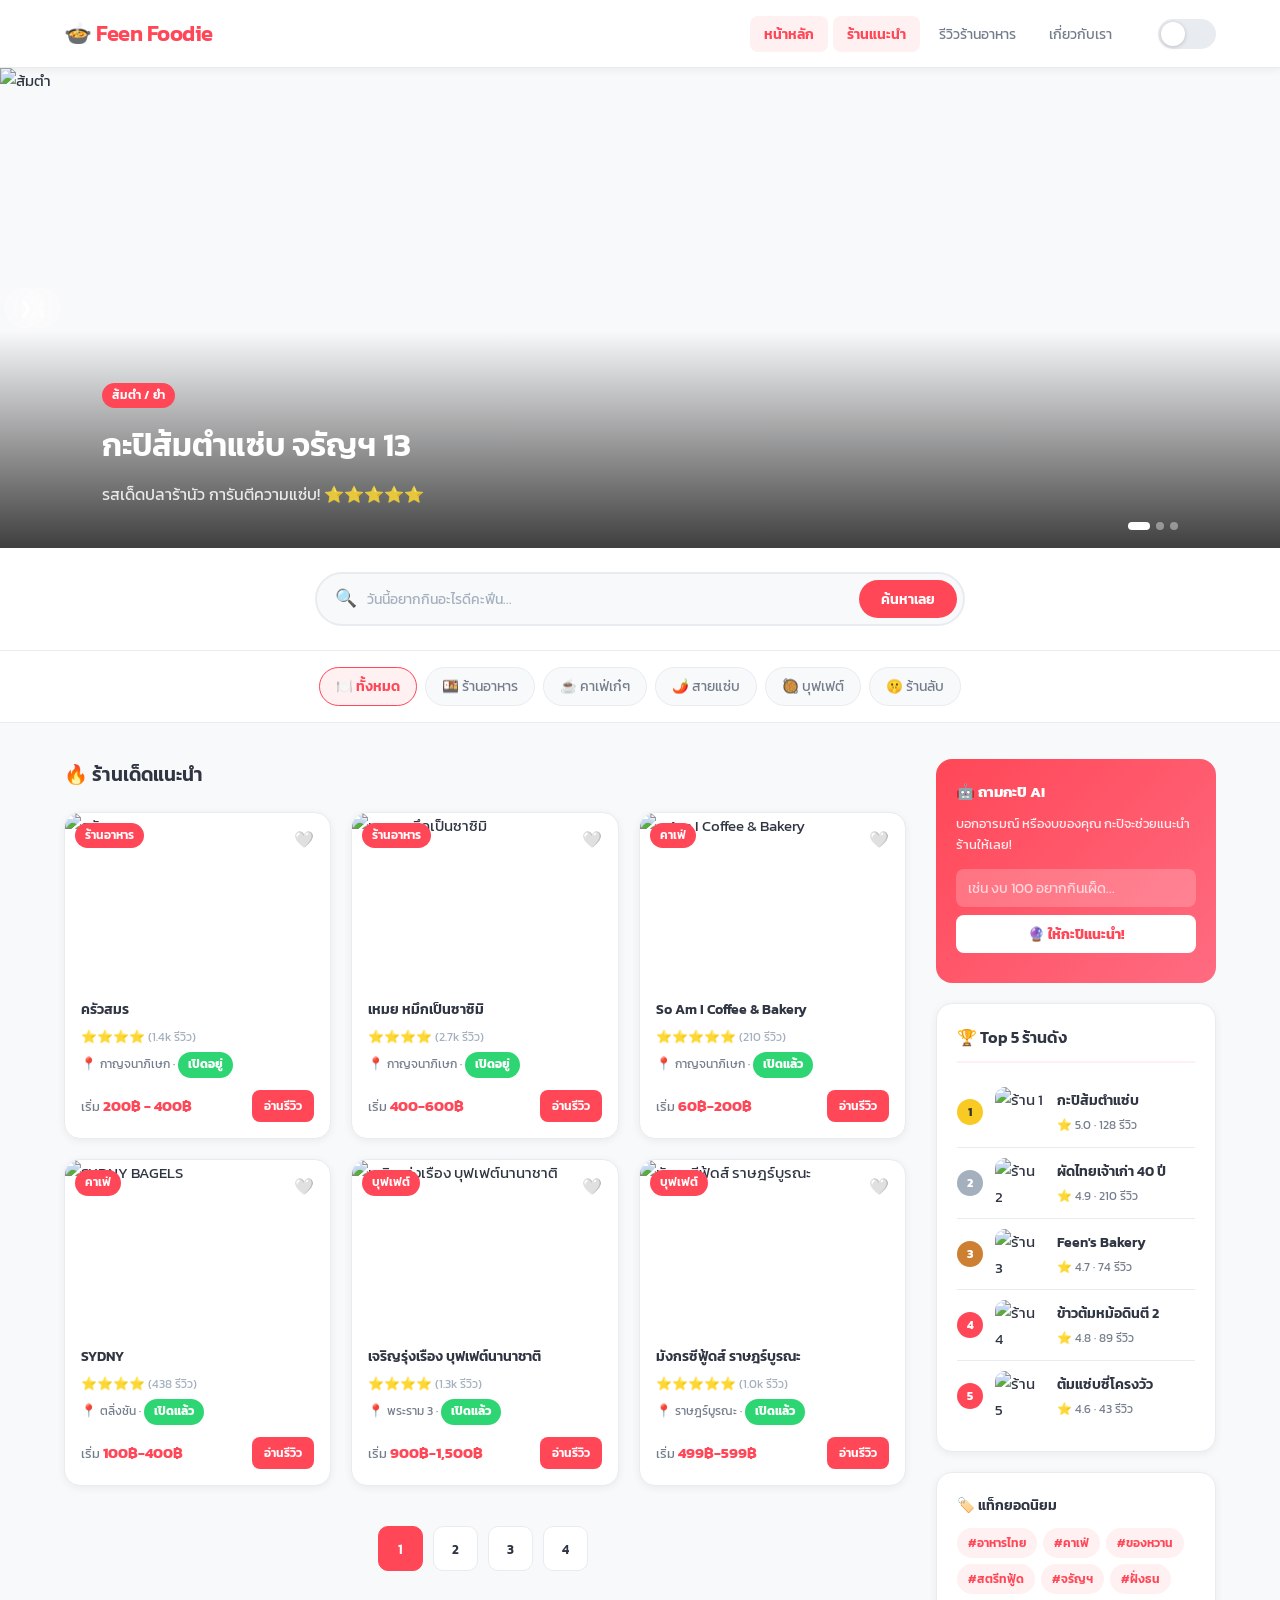
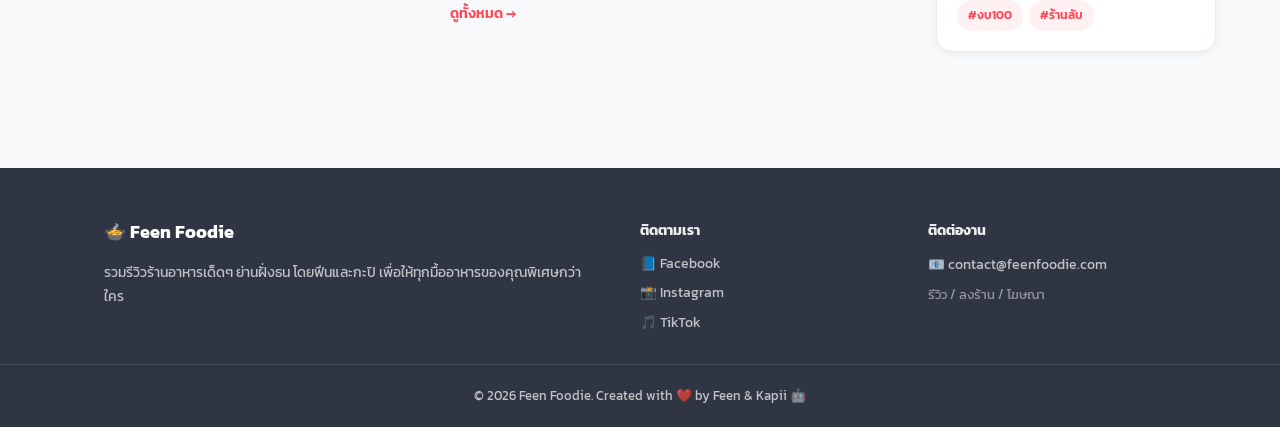
==== commit a97bf0b3: "Add files via upload" ====
--- a/Project_ICT12267mac/index.html
+++ b/Project_ICT12267mac/index.html
@@ -105,7 +105,7 @@
         <a href="#" class="cat-bubble" onclick="filterCat(this,'thai')">🍱 ร้านอาหาร</a>
         <a href="#" class="cat-bubble" onclick="filterCat(this,'cafe')">☕ คาเฟ่เก๋ๆ</a>
         <a href="#" class="cat-bubble" onclick="filterCat(this,'spicy')">🌶️ สายแซ่บ</a>
-        <a href="#" class="cat-bubble" onclick="filterCat(this,'dessert')">🍰 ของหวาน</a>
+        <a href="#" class="cat-bubble" onclick="filterCat(this,'Buffet')">🥘 บุฟเฟต์</a>
         <a href="#" class="cat-bubble" onclick="filterCat(this,'hidden')">🤫 ร้านลับ</a>
     </div>
 </section>
@@ -126,7 +126,7 @@
             <article class="food-card" data-cat="thai">
                 <div class="card-img-container">
                     <span class="category-badge">ร้านอาหาร</span>
-                    <img src="https://lh3.googleusercontent.com/gps-cs-s/AHVAwerdo3QRyUFWocUEZPmf-q0G3uXMGEOdNUpZ_qnIlyJQSnnPQpmX-xQjKwkxY_hCEIXNkTQY1xPSqR5PA7LBfL7Zg0taeOXAL7n_Cv3peZykYzS1r_cpImOLyvz-ghG_Hv69Wmg5HETYT3Y=s1360-w1360-h1020-rw" alt="ส้มตำ" loading="lazy">
+                    <img src="https://lh3.googleusercontent.com/gps-cs-s/AHVAwerdo3QRyUFWocUEZPmf-q0G3uXMGEOdNUpZ_qnIlyJQSnnPQpmX-xQjKwkxY_hCEIXNkTQY1xPSqR5PA7LBfL7Zg0taeOXAL7n_Cv3peZykYzS1r_cpImOLyvz-ghG_Hv69Wmg5HETYT3Y=s1360-w1360-h1020-rw" alt="ครัวสมร" loading="lazy">
                     <button class="wishlist-btn" onclick="toggleWish(this)" title="บันทึก">🤍</button>
                 </div>
                 <div class="card-info">
@@ -143,7 +143,7 @@
             <article class="food-card" data-cat="thai">
                 <div class="card-img-container">
                     <span class="category-badge">ร้านอาหาร</span>
-                    <img src="https://lh3.googleusercontent.com/gps-cs-s/AHVAwepWlgohMWvJYy4jAvo-QD532VXg2iFW8eOGH04I1ioiYuxREYuf8LTFHCy_KiKGtfxZNZjvKdCc25G3bZlv6VHFpmwOs5M-koP190FCsDCYqYIH0nQ_Woy1mw0rgCX6UN2LXKnBy5VOjNs=w289-h312-n-k-no" alt="คาเฟ่" loading="lazy">
+                    <img src="https://lh3.googleusercontent.com/gps-cs-s/AHVAwepWlgohMWvJYy4jAvo-QD532VXg2iFW8eOGH04I1ioiYuxREYuf8LTFHCy_KiKGtfxZNZjvKdCc25G3bZlv6VHFpmwOs5M-koP190FCsDCYqYIH0nQ_Woy1mw0rgCX6UN2LXKnBy5VOjNs=w289-h312-n-k-no" alt="เหมย หมึกเป็นซาซิมิ" loading="lazy">
                     <button class="wishlist-btn" onclick="toggleWish(this)" title="บันทึก">🤍</button>
                 </div>
                 <div class="card-info">
@@ -160,7 +160,7 @@
             <article class="food-card" data-cat="cafe">
                 <div class="card-img-container">
                     <span class="category-badge">คาเฟ่</span>
-                    <img src="https://lh3.googleusercontent.com/gps-cs-s/AHVAweqKuWNXRgyXI6Wr3RtrgItcxbeVsznlrkJ4D4V0Ucb1oTXSYVqNsRgNaI5zHxRoK8kAqfiF3njj48ONQVJu_jNg8AP7hwJvQEB3614mK3XX8wFMd1X66jqtZmDe4zN4hYGWv20kuQ=w408-h543-k-no" alt="ผัดไทย" loading="lazy">
+                    <img src="https://lh3.googleusercontent.com/gps-cs-s/AHVAweqKuWNXRgyXI6Wr3RtrgItcxbeVsznlrkJ4D4V0Ucb1oTXSYVqNsRgNaI5zHxRoK8kAqfiF3njj48ONQVJu_jNg8AP7hwJvQEB3614mK3XX8wFMd1X66jqtZmDe4zN4hYGWv20kuQ=w408-h543-k-no" alt="o Am I Coffee & Bakery" loading="lazy">
                     <button class="wishlist-btn" onclick="toggleWish(this)" title="บันทึก">🤍</button>
                 </div>
                 <div class="card-info">
@@ -174,165 +174,263 @@
                 </div>
             </article>
 
-            <article class="food-card" data-cat="dessert">
+            <article class="food-card" data-cat="cafe">
                 <div class="card-img-container">
-                    <span class="category-badge">ของหวาน</span>
-                    <img src="https://images.unsplash.com/photo-1565958011703-44f9829ba187?w=500" alt="ของหวาน" loading="lazy">
+                    <span class="category-badge">คาเฟ่</span>
+                    <img src="https://scontent.fbkk4-2.fna.fbcdn.net/v/t51.82787-15/657848153_17987566055954115_3503828676344704240_n.jpg?_nc_cat=102&ccb=1-7&_nc_sid=13d280&_nc_ohc=QqCERNFjISMQ7kNvwG_pLnY&_nc_oc=AdpMshNzzKKd8awxM2zBRjZnxCQpb2qn0pg6CT0XJuwuoDDG1zU6PVkGjX-Lhq2xQGI&_nc_zt=23&_nc_ht=scontent.fbkk4-2.fna&_nc_gid=OTsO_rgnMUDIJni4mduruQ&_nc_ss=7a389&oh=00_Af39tsX_XST9eE6pY53iE3BCWUpe2RSxRWQ6saInHkr4nA&oe=69DAA707" alt="SYDNY BAGELS" loading="lazy">
                     <button class="wishlist-btn" onclick="toggleWish(this)" title="บันทึก">🤍</button>
                 </div>
                 <div class="card-info">
-                    <h3>ขนมครองแครงโบราณ</h3>
-                    <p class="rating">⭐⭐⭐⭐ <span style="color:var(--text-light);font-size:0.75rem">(56 รีวิว)</span></p>
-                    <p class="location">📍 บางกอกน้อย · <span class="open-badge">เปิดอยู่</span></p>
+                    <h3>SYDNY</h3>
+                    <p class="rating">⭐⭐⭐⭐ <span style="color:var(--text-light);font-size:0.75rem">(438 รีวิว)</span></p>
+                    <p class="location">📍 ตลิ่งชัน · <span class="open-badge">เปิดแล้ว</span></p>
                     <div class="card-footer">
-                        <span class="price-tag">เริ่ม <strong>30฿</strong></span>
-                        <a href="shop-detail.html" class="btn-read">อ่านรีวิว</a>
+                        <span class="price-tag">เริ่ม <strong>100฿-400฿</strong></span>
+                        <a href="SYDNY BAGELS.html" class="btn-read">อ่านรีวิว</a>
                     </div>
                 </div>
             </article>
 
-            <article class="food-card" data-cat="hidden">
+            <article class="food-card" data-cat="Buffet">
                 <div class="card-img-container">
-                    <span class="category-badge">ร้านลับ</span>
-                    <img src="https://images.unsplash.com/photo-1504674900247-0877df9cc836?w=500" alt="ร้านลับ" loading="lazy">
+                    <span class="category-badge">บุฟเฟต์</span>
+                    <img src="https://cms.dmpcdn.com/ugcarticle/2025/09/05/48295950-8a0e-11f0-8ab5-df1650432d0e_webp_original.webp" alt="เจริญรุ่งเรือง บุฟเฟต์นานาชาติ" loading="lazy">
                     <button class="wishlist-btn" onclick="toggleWish(this)" title="บันทึก">🤍</button>
                 </div>
                 <div class="card-info">
-                    <h3>ข้าวต้มหม้อดินตี 2</h3>
-                    <p class="rating">⭐⭐⭐⭐⭐ <span style="color:var(--text-light);font-size:0.75rem">(89 รีวิว)</span></p>
-                    <p class="location">📍 พรานนก · <span class="open-badge">เปิดอยู่</span></p>
+                    <h3>เจริญรุ่งเรือง บุฟเฟต์นานาชาติ</h3>
+                    <p class="rating">⭐⭐⭐⭐ <span style="color:var(--text-light);font-size:0.75rem">(1.3k รีวิว)</span></p>
+                    <p class="location">📍 พระราม 3 · <span class="open-badge">เปิดแล้ว</span></p>
                     <div class="card-footer">
-                        <span class="price-tag">เริ่ม <strong>45฿</strong></span>
-                        <a href="shop-detail.html" class="btn-read">อ่านรีวิว</a>
+                        <span class="price-tag">เริ่ม <strong>900฿-1,500฿</strong></span>
+                        <a href="Charoen Rung Rueang.html" class="btn-read">อ่านรีวิว</a>
                     </div>
                 </div>
             </article>
 
-            <article class="food-card" data-cat="spicy">
+            <article class="food-card" data-cat="Buffet">
                 <div class="card-img-container">
-                    <span class="category-badge">สายแซ่บ</span>
-                    <img src="https://images.unsplash.com/photo-1455619452474-d2be8b1e70cd?w=500" alt="แกง" loading="lazy">
+                    <span class="category-badge">บุฟเฟต์</span>
+                    <img src="https://lh3.googleusercontent.com/gps-cs-s/AHVAwepnMFF-ll5Q6pcwInxyX6UN3IeQ6sTgZJAMafAuZnRfKXwDUCFsvM7lxzcRsgO3ntZrZJmN-xw_RNrHWkPz_axsuCdYy3-hToD8Q9V7oJUFM1q26M7fKni9o7ZQvbWF8wBPt0TCOVWlPDXs=w289-h312-n-k-no" alt="มังกรซีฟู้ดส์ ราษฎร์บูรณะ" loading="lazy">
                     <button class="wishlist-btn" onclick="toggleWish(this)" title="บันทึก">🤍</button>
                 </div>
                 <div class="card-info">
-                    <h3>ต้มแซ่บซี่โครงวัว</h3>
-                    <p class="rating">⭐⭐⭐⭐ <span style="color:var(--text-light);font-size:0.75rem">(43 รีวิว)</span></p>
-                    <p class="location">📍 จรัญฯ 7 · <span class="open-badge">เปิดอยู่</span></p>
+                    <h3>มังกรซีฟู้ดส์ ราษฎร์บูรณะ</h3>
+                    <p class="rating">⭐⭐⭐⭐⭐ <span style="color:var(--text-light);font-size:0.75rem">(1.0k รีวิว)</span></p>
+                    <p class="location">📍 ราษฎร์บูรณะ · <span class="open-badge">เปิดแล้ว</span></p>
                     <div class="card-footer">
-                        <span class="price-tag">เริ่ม <strong>100฿</strong></span>
-                        <a href="shop-detail.html" class="btn-read">อ่านรีวิว</a>
+                        <span class="price-tag">เริ่ม <strong>499฿-599฿</strong></span>
+                        <a href="Mungkorn Seafood.html" class="btn-read">อ่านรีวิว</a>
                     </div>
                 </div>
             </article>
             
-            <article class="food-card" data-cat="spicy">
-                <div class="card-img-container">
-                    <span class="category-badge">ครัวสมร / ร้านอาหาร</span>
-                    <img src="https://lh3.googleusercontent.com/gps-cs-s/AHVAwerdo3QRyUFWocUEZPmf-q0G3uXMGEOdNUpZ_qnIlyJQSnnPQpmX-xQjKwkxY_hCEIXNkTQY1xPSqR5PA7LBfL7Zg0taeOXAL7n_Cv3peZykYzS1r_cpImOLyvz-ghG_Hv69Wmg5HETYT3Y=s1360-w1360-h1020-rw" alt="ส้มตำ" loading="lazy">
-                    <button class="wishlist-btn" onclick="toggleWish(this)" title="บันทึก">🤍</button>
-                </div>
-                <div class="card-info">
-                    <h3>ครัวสมร</h3>
-                    <p class="rating">⭐⭐⭐⭐ <span style="color:var(--text-light);font-size:0.75rem">(1.4k รีวิว)</span></p>
-                    <p class="location">📍 กาญจนาภิเษก · <span class="open-badge">เปิดอยู่</span></p>
-                    <div class="card-footer">
-                        <span class="price-tag">เริ่ม <strong>200฿ - 400฿</strong></span>
-                        <a href="kruasamorn.html" class="btn-read">อ่านรีวิว</a>
-                    </div>
-                </div>
-            </article>
-
-            <article class="food-card" data-cat="spicy">
-                <div class="card-img-container">
-                    <span class="category-badge">ครัวสมร / ร้านอาหาร</span>
-                    <img src="https://lh3.googleusercontent.com/gps-cs-s/AHVAwerdo3QRyUFWocUEZPmf-q0G3uXMGEOdNUpZ_qnIlyJQSnnPQpmX-xQjKwkxY_hCEIXNkTQY1xPSqR5PA7LBfL7Zg0taeOXAL7n_Cv3peZykYzS1r_cpImOLyvz-ghG_Hv69Wmg5HETYT3Y=s1360-w1360-h1020-rw" alt="ส้มตำ" loading="lazy">
-                    <button class="wishlist-btn" onclick="toggleWish(this)" title="บันทึก">🤍</button>
-                </div>
-                <div class="card-info">
-                    <h3>ครัวสมร</h3>
-                    <p class="rating">⭐⭐⭐⭐ <span style="color:var(--text-light);font-size:0.75rem">(1.4k รีวิว)</span></p>
-                    <p class="location">📍 กาญจนาภิเษก · <span class="open-badge">เปิดอยู่</span></p>
-                    <div class="card-footer">
-                        <span class="price-tag">เริ่ม <strong>200฿ - 400฿</strong></span>
-                        <a href="kruasamorn.html" class="btn-read">อ่านรีวิว</a>
-                    </div>
-                </div>
-            </article>
+            <!-- ร้านแจ่ม: Jamn_Bkk -->
+<article class="food-card" data-cat="hidden">
+    <div class="card-img-container">
+        <span class="category-badge">ร้านลับ</span>
+        <img src="https://lh3.googleusercontent.com/gps-cs-s/AHVAweoVmVeEOKQepgONs_cd9Q7w9QNdy-qv6HIKYlL0gv39VsmCqe2-HnuVzC4s6mkNMb8AjC6NyXwWEMuJWHL7RfsXw_6tsl63OMB5aIoIC_20i3pkVgzml4n_xw3xSP0aTmDfgfG5WPTq6Q2y=s1360-w1360-h1020" alt="Jamn_Bkk" loading="lazy">
+        <button class="wishlist-btn" onclick="toggleWish(this)" title="บันทึก">🤍</button>
+    </div>
+    <div class="card-info">
+        <h3>ร้านแจ่ม: Jamn_Bkk</h3>
+        <p class="rating">⭐⭐⭐⭐⭐ <span style="color:var(--text-light);font-size:0.75rem">(112 รีวิว)</span></p>
+        <p class="location">📍 ถนนจันทน์ 43 · <span class="open-badge">เปิดแล้ว</span></p>
+        <div class="card-footer">
+            <span class="price-tag">เริ่ม <strong>250฿-600฿</strong></span>
+            <a href="Jamn_Bkk.html" class="btn-read">อ่านรีวิว</a>
+        </div>
+    </div>
+</article>
+
+<!-- 桔梗 Kikyo (ศาลาแดง) -->
+<article class="food-card" data-cat="hidden">
+    <div class="card-img-container">
+        <span class="category-badge">ร้านลับ</span>
+        <img src="https://lh3.googleusercontent.com/gps-cs-s/AHVAwepfm2dh7_AWqFGSg4ai2_KynckDviTbwBC-5OUxS9-b1p6EVe2NgCTQ-9lfwyN5nCfvO2DSiaBHK1p1KO-PrOiALrLOaKCD1bMV3w4zNoahWYIRVYIRDkrpGOVj2S62QQ3_gFhhIZu5zown=s1360-w1360-h1020" alt="Kikyo Saladaeng" loading="lazy">
+        <button class="wishlist-btn" onclick="toggleWish(this)" title="บันทึก">🤍</button>
+    </div>
+    <div class="card-info">
+        <h3>桔梗 Kikyo (ศาลาแดง)</h3>
+        <p class="rating">⭐⭐⭐⭐ <span style="color:var(--text-light);font-size:0.75rem">(458 รีวิว)</span></p>
+        <p class="location">📍 ศาลาแดง · <span class="open-badge">เปิดแล้ว</span></p>
+        <div class="card-footer">
+            <span class="price-tag">เริ่ม <strong>300฿-800฿</strong></span>
+            <a href="Kikyo.html" class="btn-read">อ่านรีวิว</a>
+        </div>
+    </div>
+</article>
+
+<!-- ลุง แจ๊คโอชา (บางแคซอย 10) -->
+<article class="food-card" data-cat="hidden">
+    <div class="card-img-container">
+        <span class="category-badge">ร้านลับ</span>
+        <img src="https://lh3.googleusercontent.com/gps-cs-s/AHVAwerhlB1_kIwCu5wyJ6lgjHTFJwMpH846PkCx6x7UwTr8MGnjqHEuWHbglj94mCSs5sPGHkgtrre-l3ccD6Xs1fl3eyTaR3WLInSpYq2j1ORIV2P0FnL5CNcjjx_i1C-JgXQSOWeJcVXDXriJ=s1360-w1360-h1020" alt="ลุง แจ๊คโอชา" loading="lazy">
+        <button class="wishlist-btn" onclick="toggleWish(this)" title="บันทึก">🤍</button>
+    </div>
+    <div class="card-info">
+        <h3>ลุง แจ๊คโอชา</h3>
+        <p class="rating">⭐⭐⭐⭐ <span style="color:var(--text-light);font-size:0.75rem">(132 รีวิว)</span></p>
+        <p class="location">📍 บางแคซอย 10 · <span class="open-badge">เปิดแล้ว</span></p>
+        <div class="card-footer">
+            <span class="price-tag">เริ่ม <strong>60฿-150฿</strong></span>
+            <a href="UncleJack.html" class="btn-read">อ่านรีวิว</a>
+        </div>
+    </div>
+</article>
+
+<!-- Goose Café -->
+<article class="food-card" data-cat="cafe">
+    <div class="card-img-container">
+        <span class="category-badge">คาเฟ่เก๋ๆ</span>
+        <img src="https://www.bkkmenu.com/files/2020/11/Goosecafe-111.jpg" alt="Goose Café" loading="lazy">
+        <button class="wishlist-btn" onclick="toggleWish(this)" title="บันทึก">🤍</button>
+    </div>
+    <div class="card-info">
+        <h3>Goose Café</h3>
+        <p class="rating">⭐⭐⭐⭐ <span style="color:var(--text-light);font-size:0.75rem">(541 รีวิว)</span></p>
+        <p class="location">📍 สุขุมวิท 71 · <span class="open-badge">เปิดแล้ว</span></p>
+        <div class="card-footer">
+            <span class="price-tag">เริ่ม <strong>200฿-500฿</strong></span>
+            <a href="GooseCafe.html" class="btn-read">อ่านรีวิว</a>
+        </div>
+    </div>
+</article>
+
+<!-- hidden bangkok bistro -->
+<article class="food-card" data-cat="cafe">
+    <div class="card-img-container">
+        <span class="category-badge">คาเฟ่เก๋ๆ</span>
+        <img src="https://lh3.googleusercontent.com/gps-cs-s/AHVAwerJlCoaGZV9u-eWmfFFPFtXStU8qbG3Sd3pnyIewSbygxLpwXSlxZ0KB6S2TAp3JTxzxLNTvS9Fh1Y6nGmv088DrMRb1Q6ui6dkIxZiv9rxGiPfMyKlsYexpzfxpC1zYWfxa4mPBaHMVKiy=s1360-w1360-h1020" alt="Hidden Bangkok" loading="lazy">
+        <button class="wishlist-btn" onclick="toggleWish(this)" title="บันทึก">🤍</button>
+    </div>
+    <div class="card-info">
+        <h3>Hidden Bangkok Bistro</h3>
+        <p class="rating">⭐⭐⭐⭐ <span style="color:var(--text-light);font-size:0.75rem">(305 รีวิว)</span></p>
+        <p class="location">📍 เทอดไท 26 · <span class="open-badge">เปิดแล้ว</span></p>
+        <div class="card-footer">
+            <span class="price-tag">เริ่ม <strong>100฿-200฿</strong></span>
+            <a href="HiddenBangkok.html" class="btn-read">อ่านรีวิว</a>
+        </div>
+    </div>
+</article>
+
+<!-- Coffee no.9 -->
+<article class="food-card" data-cat="cafe">
+    <div class="card-img-container">
+        <span class="category-badge">คาเฟ่เก๋ๆ</span>
+        <img src="https://lh3.googleusercontent.com/gps-cs-s/AHVAwepDl5kijMueLAdCZ9jS3KT12UcxBJlc6xEy9YmT8eP8ZTLyDSE1WEw0xN9VdYsCNZbtPtZUCZpKWPt1I7zjWm2dLB0hu-ex0CRnIVF-pC2aU41QJrQJrRZywPMOGx831f1PXZEWloyBP8tR=s1360-w1360-h1020" alt="Coffee no.9" loading="lazy">
+        <button class="wishlist-btn" onclick="toggleWish(this)" title="บันทึก">🤍</button>
+    </div>
+    <div class="card-info">
+        <h3>Coffee no.9</h3>
+        <p class="rating">⭐⭐⭐⭐ <span style="color:var(--text-light);font-size:0.75rem">(862 รีวิว)</span></p>
+        <p class="location">📍 อารีย์ · <span class="open-badge">เปิดแล้ว</span></p>
+        <div class="card-footer">
+            <span class="price-tag">เริ่ม <strong>60฿-150฿</strong></span>
+            <a href="Coffeeno9.html" class="btn-read">อ่านรีวิว</a>
+        </div>
+    </div>
+</article>
+
+<!-- KLER -->
+<article class="food-card" data-cat="thai">
+    <div class="card-img-container">
+        <span class="category-badge">ร้านอาหาร</span>
+        <img src="https://lh3.googleusercontent.com/gps-cs-s/AHVAwepZAw7OTc8BMbhOLBnSdHQ53YSOIoRapQsA5xERvnt-nybDgY3TO_aLMSaWtTp-3NfasaXKEfRNUhcTx5aJkYnmmVS6ZUt1_x6T7tQDBaxAzY6Hvbe5HGtcFOx9QsoepU-nUb8nDUfqBxU7=s1360-w1360-h1020" alt="KLER" loading="lazy">
+        <button class="wishlist-btn" onclick="toggleWish(this)" title="บันทึก">🤍</button>
+    </div>
+    <div class="card-info">
+        <h3>KLER (เกลอ)</h3>
+        <p class="rating">⭐⭐⭐⭐ <span style="color:var(--text-light);font-size:0.75rem">(253 รีวิว)</span></p>
+        <p class="location">📍 สุขุมวิท 101/1 · <span class="open-badge">เปิดแล้ว</span></p>
+        <div class="card-footer">
+            <span class="price-tag">เริ่ม <strong>150฿-450฿</strong></span>
+            <a href="KLER.html" class="btn-read">อ่านรีวิว</a>
+        </div>
+    </div>
+</article>
+
+<!-- ฮอตพอตแมน บางแค -->
+<article class="food-card" data-cat="Buffet">
+    <div class="card-img-container">
+        <span class="category-badge">บุฟเฟต์</span>
+        <img src="https://lh3.googleusercontent.com/gps-cs-s/AHVAweox70pNmsRg6MuXoZKKF_j44cT07ZiXQ9OPx3P1EGAt685gUQl7cWnN43LzXJmms9cxCHFVpoUkWb5ogu7RfZ7Od8xv87nTtLLrBvSvdC8ohaNl9adqrTPEbRakYm-n1hRNEOpEBLzon1nZ=s1360-w1360-h1020" alt="Hotpot Man" loading="lazy">
+        <button class="wishlist-btn" onclick="toggleWish(this)" title="บันทึก">🤍</button>
+    </div>
+    <div class="card-info">
+        <h3>ฮอตพอตแมน บางแค</h3>
+        <p class="rating">⭐⭐⭐⭐ <span style="color:var(--text-light);font-size:0.75rem">(1.2k รีวิว)</span></p>
+        <p class="location">📍 บางแค · <span class="open-badge">เปิดแล้ว</span></p>
+        <div class="card-footer">
+            <span class="price-tag">เริ่ม <strong>299฿-499฿</strong></span>
+            <a href="HotpotMan.html" class="btn-read">อ่านรีวิว</a>
+        </div>
+    </div>
+</article>
+
+<!-- มิสเตอร์บีนชาบู -->
+<article class="food-card" data-cat="Buffet">
+    <div class="card-img-container">
+        <span class="category-badge">บุฟเฟต์</span>
+        <img src="https://lh3.googleusercontent.com/gps-cs-s/AHVAwepIiUbLW6mM02UHkzsGNN04vCDGRLL_sQQOSjcrRvhcdOfsIqap1zoHuSIfWPHDAZKGOmidc3I_XcrSo7Uz61ADqtc_pa5osWU0t7jMIiJ23RUs5Ji9O2lWvDxfjbV6pqXSsk8abw=s1360-w1360-h1020" alt="Mr.Been Shabu" loading="lazy">
+        <button class="wishlist-btn" onclick="toggleWish(this)" title="บันทึก">🤍</button>
+    </div>
+    <div class="card-info">
+        <h3>มิสเตอร์บีนชาบู ปิ่นเกล้า</h3>
+        <p class="rating">⭐⭐⭐⭐ <span style="color:var(--text-light);font-size:0.75rem">(340 รีวิว)</span></p>
+        <p class="location">📍 ปิ่นเกล้า · <span class="open-badge">เปิดแล้ว</span></p>
+        <div class="card-footer">
+            <span class="price-tag">เริ่ม <strong>289฿</strong></span>
+            <a href="MrBeen.html" class="btn-read">อ่านรีวิว</a>
+        </div>
+    </div>
+</article>
+
+<!-- ลาบติดล้อ -->
+<article class="food-card" data-cat="spicy">
+    <div class="card-img-container">
+        <span class="category-badge">สายแซ่บ</span>
+        <img src="https://lh3.googleusercontent.com/gps-cs-s/AHVAweqJ1-IAAN0un84pfzEQrfOhAYu78tkWL8XclzeMii8qF5_pTpHSftxToL4MZXk2mRPPdbf1zYWj39fgFq-SVnxT73irxG_bTYE1WvJbwWmATUf5woZPLlLHoMspz4mq9ZFx0ma0c_5dEjU=s1360-w1360-h1020" alt="ลาบติดล้อ" loading="lazy">
+        <button class="wishlist-btn" onclick="toggleWish(this)" title="บันทึก">🤍</button>
+    </div>
+    <div class="card-info">
+        <h3>ลาบติดล้อ</h3>
+        <p class="rating">⭐⭐⭐⭐ <span style="color:var(--text-light);font-size:0.75rem">(246 รีวิว)</span></p>
+        <p class="location">📍 ตลิ่งชัน · <span class="open-badge">เปิดแล้ว</span></p>
+        <div class="card-footer">
+            <span class="price-tag">เริ่ม <strong>60฿-250฿</strong></span>
+            <a href="LabTidLor.html" class="btn-read">อ่านรีวิว</a>
+        </div>
+    </div>
+</article>
+
+<!-- พาข้าว บรรทัดทอง -->
+<article class="food-card" data-cat="spicy">
+    <div class="card-img-container">
+        <span class="category-badge">สายแซ่บ</span>
+        <img src="https://lh3.googleusercontent.com/gps-cs-s/AHVAwepT8H0AxhtLi8vcxYqjK8dSifC0ZIVaBV3lkKASNfmsEVrG_HAX5tlNl_7hkURPrW1Nqm6gKtxhOI0bTHBtPWRfulVEiYYDule_a2MTeWf1E0NH4HyiKaZRb5Cc3Ha5rG_8RSJVeUmrHyXN=s1360-w1360-h1020" alt="พาข้าว บรรทัดทอง" loading="lazy">
+        <button class="wishlist-btn" onclick="toggleWish(this)" title="บันทึก">🤍</button>
+    </div>
+    <div class="card-info">
+        <h3>พาข้าว บรรทัดทอง</h3>
+        <p class="rating">⭐⭐⭐⭐ <span style="color:var(--text-light);font-size:0.75rem">(875 รีวิว)</span></p>
+        <p class="location">📍 บรรทัดทอง · <span class="open-badge">เปิดแล้ว</span></p>
+        <div class="card-footer">
+            <span class="price-tag">เริ่ม <strong>150฿-450฿</strong></span>
+            <a href="PaKhao.html" class="btn-read">อ่านรีวิว</a>
+        </div>
+    </div>
+</article>
             
-            <article class="food-card" data-cat="spicy">
-                <div class="card-img-container">
-                    <span class="category-badge">ครัวสมร / ร้านอาหาร</span>
-                    <img src="https://lh3.googleusercontent.com/gps-cs-s/AHVAwerdo3QRyUFWocUEZPmf-q0G3uXMGEOdNUpZ_qnIlyJQSnnPQpmX-xQjKwkxY_hCEIXNkTQY1xPSqR5PA7LBfL7Zg0taeOXAL7n_Cv3peZykYzS1r_cpImOLyvz-ghG_Hv69Wmg5HETYT3Y=s1360-w1360-h1020-rw" alt="ส้มตำ" loading="lazy">
-                    <button class="wishlist-btn" onclick="toggleWish(this)" title="บันทึก">🤍</button>
-                </div>
-                <div class="card-info">
-                    <h3>ครัวสมร</h3>
-                    <p class="rating">⭐⭐⭐⭐ <span style="color:var(--text-light);font-size:0.75rem">(1.4k รีวิว)</span></p>
-                    <p class="location">📍 กาญจนาภิเษก · <span class="open-badge">เปิดอยู่</span></p>
-                    <div class="card-footer">
-                        <span class="price-tag">เริ่ม <strong>200฿ - 400฿</strong></span>
-                        <a href="kruasamorn.html" class="btn-read">อ่านรีวิว</a>
-                    </div>
-                </div>
-            </article>
-
-            <article class="food-card" data-cat="spicy">
-                <div class="card-img-container">
-                    <span class="category-badge">ครัวสมร / ร้านอาหาร</span>
-                    <img src="https://lh3.googleusercontent.com/gps-cs-s/AHVAwerdo3QRyUFWocUEZPmf-q0G3uXMGEOdNUpZ_qnIlyJQSnnPQpmX-xQjKwkxY_hCEIXNkTQY1xPSqR5PA7LBfL7Zg0taeOXAL7n_Cv3peZykYzS1r_cpImOLyvz-ghG_Hv69Wmg5HETYT3Y=s1360-w1360-h1020-rw" alt="ส้มตำ" loading="lazy">
-                    <button class="wishlist-btn" onclick="toggleWish(this)" title="บันทึก">🤍</button>
-                </div>
-                <div class="card-info">
-                    <h3>ครัวสมร</h3>
-                    <p class="rating">⭐⭐⭐⭐ <span style="color:var(--text-light);font-size:0.75rem">(1.4k รีวิว)</span></p>
-                    <p class="location">📍 กาญจนาภิเษก · <span class="open-badge">เปิดอยู่</span></p>
-                    <div class="card-footer">
-                        <span class="price-tag">เริ่ม <strong>200฿ - 400฿</strong></span>
-                        <a href="kruasamorn.html" class="btn-read">อ่านรีวิว</a>
-                    </div>
-                </div>
-            </article>
-
-            <article class="food-card" data-cat="spicy">
-                <div class="card-img-container">
-                    <span class="category-badge">ครัวสมร / ร้านอาหาร</span>
-                    <img src="https://lh3.googleusercontent.com/gps-cs-s/AHVAwerdo3QRyUFWocUEZPmf-q0G3uXMGEOdNUpZ_qnIlyJQSnnPQpmX-xQjKwkxY_hCEIXNkTQY1xPSqR5PA7LBfL7Zg0taeOXAL7n_Cv3peZykYzS1r_cpImOLyvz-ghG_Hv69Wmg5HETYT3Y=s1360-w1360-h1020-rw" alt="ส้มตำ" loading="lazy">
-                    <button class="wishlist-btn" onclick="toggleWish(this)" title="บันทึก">🤍</button>
-                </div>
-                <div class="card-info">
-                    <h3>ครัวสมร</h3>
-                    <p class="rating">⭐⭐⭐⭐ <span style="color:var(--text-light);font-size:0.75rem">(1.4k รีวิว)</span></p>
-                    <p class="location">📍 กาญจนาภิเษก · <span class="open-badge">เปิดอยู่</span></p>
-                    <div class="card-footer">
-                        <span class="price-tag">เริ่ม <strong>200฿ - 400฿</strong></span>
-                        <a href="kruasamorn.html" class="btn-read">อ่านรีวิว</a>
-                    </div>
-                </div>
-            </article>
-
-            <article class="food-card" data-cat="spicy">
-                <div class="card-img-container">
-                    <span class="category-badge">ครัวสมร / ร้านอาหาร</span>
-                    <img src="https://lh3.googleusercontent.com/gps-cs-s/AHVAwerdo3QRyUFWocUEZPmf-q0G3uXMGEOdNUpZ_qnIlyJQSnnPQpmX-xQjKwkxY_hCEIXNkTQY1xPSqR5PA7LBfL7Zg0taeOXAL7n_Cv3peZykYzS1r_cpImOLyvz-ghG_Hv69Wmg5HETYT3Y=s1360-w1360-h1020-rw" alt="ส้มตำ" loading="lazy">
-                    <button class="wishlist-btn" onclick="toggleWish(this)" title="บันทึก">🤍</button>
-                </div>
-                <div class="card-info">
-                    <h3>ครัวสมร</h3>
-                    <p class="rating">⭐⭐⭐⭐ <span style="color:var(--text-light);font-size:0.75rem">(1.4k รีวิว)</span></p>
-                    <p class="location">📍 กาญจนาภิเษก · <span class="open-badge">เปิดอยู่</span></p>
-                    <div class="card-footer">
-                        <span class="price-tag">เริ่ม <strong>200฿ - 400฿</strong></span>
-                        <a href="kruasamorn.html" class="btn-read">อ่านรีวิว</a>
-                    </div>
-                </div>
-            </article>
-
            </div> 
 
        <div class="section-footer">
     <div class="pagination">
         <button class="page-btn active" onclick="changePage(1)">1</button>
         <button class="page-btn" onclick="changePage(2)">2</button>
+        <button class="page-btn" onclick="changePage(3)">3</button>
+        <button class="page-btn" onclick="changePage(4)">4</button>
     </div>
     <a href="all-shops.html" class="view-all">ดูทั้งหมด →</a>
         </div>
